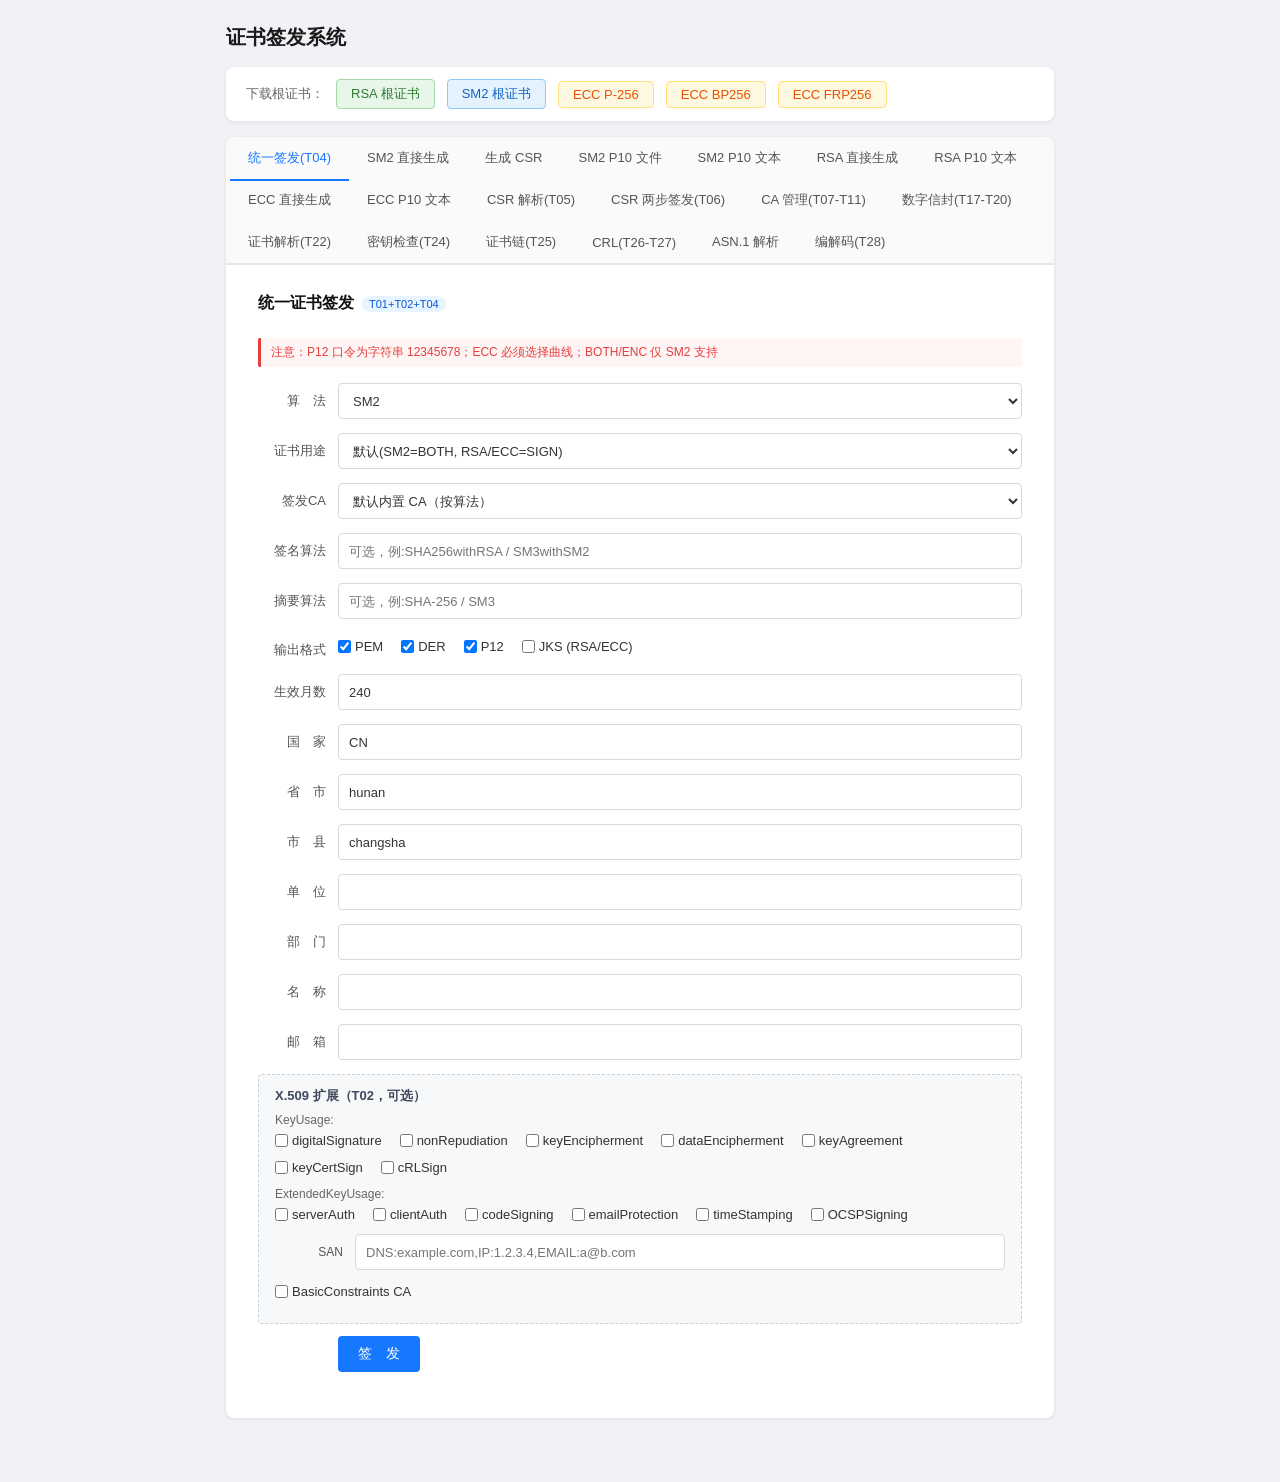
==== web/admin/cert-standalone.html @ e84693b3 "init: 初始提交" ====
<!DOCTYPE html>
<html lang="zh-CN">
<head>
    <meta charset="utf-8">
    <meta name="viewport" content="width=device-width, initial-scale=1.0">
    <title>证书签发系统</title>
    <style>
        *, *::before, *::after { box-sizing: border-box; margin: 0; padding: 0; }

        body {
            font-family: -apple-system, BlinkMacSystemFont, "Segoe UI", Roboto, "Helvetica Neue", Arial, sans-serif;
            font-size: 14px;
            color: #333;
            background: #f0f2f5;
            min-height: 100vh;
        }

        /* ── Layout ─────────────────────────────────────── */
        .page-wrapper {
            max-width: 860px;
            margin: 24px auto;
            padding: 0 16px 40px;
        }

        .page-header {
            display: flex;
            align-items: center;
            gap: 12px;
            margin-bottom: 16px;
        }

        .page-header h1 {
            font-size: 20px;
            font-weight: 600;
            color: #1a1a1a;
        }

        /* ── CA Download Bar ─────────────────────────────── */
        .ca-bar {
            background: #fff;
            border-radius: 8px;
            padding: 12px 20px;
            margin-bottom: 16px;
            display: flex;
            flex-wrap: wrap;
            gap: 12px;
            align-items: center;
            box-shadow: 0 1px 4px rgba(0,0,0,.08);
        }

        .ca-bar span { font-size: 13px; color: #666; white-space: nowrap; }

        .ca-link {
            display: inline-block;
            padding: 5px 14px;
            border-radius: 4px;
            font-size: 13px;
            font-weight: 500;
            text-decoration: none;
            transition: opacity .15s;
            white-space: nowrap;
        }
        .ca-link:hover { opacity: .8; }
        .ca-link.rsa  { background: #e8f5e9; color: #2e7d32; border: 1px solid #a5d6a7; }
        .ca-link.sm2  { background: #e3f2fd; color: #1565c0; border: 1px solid #90caf9; }
        .ca-link.ecc  { background: #fff8e1; color: #e65100; border: 1px solid #ffe082; }

        /* ── Card ────────────────────────────────────────── */
        .card {
            background: #fff;
            border-radius: 8px;
            box-shadow: 0 1px 4px rgba(0,0,0,.08);
            overflow: hidden;
        }

        /* ── Tabs ────────────────────────────────────────── */
        .tab-nav {
            display: flex;
            flex-wrap: wrap;
            border-bottom: 2px solid #e5e7eb;
            background: #fafafa;
            padding: 0 4px;
        }

        .tab-btn {
            padding: 12px 18px;
            font-size: 13px;
            font-weight: 500;
            color: #555;
            background: none;
            border: none;
            cursor: pointer;
            border-bottom: 2px solid transparent;
            margin-bottom: -2px;
            transition: color .15s, border-color .15s;
            white-space: nowrap;
        }
        .tab-btn:hover { color: #1677ff; }
        .tab-btn.active { color: #1677ff; border-bottom-color: #1677ff; }

        .tab-pane { display: none; padding: 28px 32px 32px; }
        .tab-pane.active { display: block; }

        /* ── Form ─────────────────────────────────��──────── */
        .pane-title {
            font-size: 16px;
            font-weight: 600;
            margin-bottom: 24px;
            color: #111;
            display: flex;
            align-items: center;
            gap: 8px;
        }
        .pane-title .badge {
            font-size: 11px;
            font-weight: 500;
            padding: 2px 7px;
            border-radius: 10px;
            background: #e8f4ff;
            color: #0958d9;
        }

        .form-row {
            display: flex;
            align-items: center;
            margin-bottom: 14px;
            gap: 0;
        }

        .form-label {
            width: 80px;
            flex-shrink: 0;
            text-align: right;
            padding-right: 12px;
            color: #555;
            font-size: 13px;
        }

        .form-control {
            flex: 1;
            height: 36px;
            padding: 0 10px;
            border: 1px solid #d9d9d9;
            border-radius: 4px;
            font-size: 13px;
            color: #333;
            background: #fff;
            transition: border-color .15s, box-shadow .15s;
            outline: none;
        }
        .form-control:focus {
            border-color: #1677ff;
            box-shadow: 0 0 0 2px rgba(22,119,255,.12);
        }

        textarea.form-control {
            height: 280px;
            padding: 10px;
            resize: vertical;
            line-height: 1.5;
            font-family: "SFMono-Regular", Consolas, "Liberation Mono", Menlo, monospace;
            font-size: 12px;
        }

        select.form-control { cursor: pointer; }

        .form-hint {
            font-size: 12px;
            color: #e53e3e;
            margin-bottom: 16px;
            padding: 6px 10px;
            background: #fff5f5;
            border-left: 3px solid #e53e3e;
            border-radius: 2px;
        }

        /* ── File upload area ────────────────────────────── */
        .upload-area {
            border: 2px dashed #d9d9d9;
            border-radius: 6px;
            padding: 40px 20px;
            text-align: center;
            cursor: pointer;
            transition: border-color .15s, background .15s;
            margin-bottom: 16px;
            position: relative;
        }
        .upload-area:hover, .upload-area.drag-over {
            border-color: #1677ff;
            background: #f0f7ff;
        }
        .upload-area input[type=file] {
            position: absolute;
            inset: 0;
            opacity: 0;
            cursor: pointer;
        }
        .upload-icon {
            font-size: 32px;
            margin-bottom: 8px;
            color: #aaa;
        }
        .upload-area p { font-size: 14px; color: #666; }
        .upload-area small { font-size: 12px; color: #aaa; }
        .upload-filename {
            margin-top: 10px;
            font-size: 13px;
            color: #1677ff;
            font-weight: 500;
        }

        /* ── Button ──────────────────────────────────────── */
        .btn {
            display: inline-flex;
            align-items: center;
            gap: 6px;
            padding: 0 20px;
            height: 36px;
            border: none;
            border-radius: 4px;
            font-size: 14px;
            font-weight: 500;
            cursor: pointer;
            transition: background .15s, opacity .15s, transform .05s;
            outline: none;
        }
        .btn:active { transform: scale(.97); }
        .btn-primary { background: #1677ff; color: #fff; }
        .btn-primary:hover { background: #0958d9; }
        .btn-primary:disabled { background: #b0d0ff; cursor: not-allowed; }

        /* ── Toast ───────────────────────────────────────── */
        #toast-container {
            position: fixed;
            top: 24px;
            right: 24px;
            z-index: 9999;
            display: flex;
            flex-direction: column;
            gap: 10px;
            pointer-events: none;
        }
        .toast {
            padding: 12px 20px;
            border-radius: 6px;
            font-size: 14px;
            font-weight: 500;
            box-shadow: 0 4px 16px rgba(0,0,0,.15);
            animation: slideIn .25s ease;
            pointer-events: auto;
            max-width: 340px;
        }
        .toast.success { background: #f6ffed; color: #389e0d; border: 1px solid #b7eb8f; }
        .toast.error   { background: #fff2f0; color: #cf1322; border: 1px solid #ffccc7; }
        .toast.info    { background: #e6f4ff; color: #0958d9; border: 1px solid #91caff; }

        @keyframes slideIn {
            from { opacity: 0; transform: translateX(30px); }
            to   { opacity: 1; transform: translateX(0); }
        }

        /* ── Spinner ─────────────────────────────────────── */
        .spinner {
            display: inline-block;
            width: 16px;
            height: 16px;
            border: 2px solid rgba(255,255,255,.5);
            border-top-color: #fff;
            border-radius: 50%;
            animation: spin .6s linear infinite;
        }
        @keyframes spin { to { transform: rotate(360deg); } }

        /* ── Extension panel (T02) ────────────────────────── */
        .ext-panel {
            background: #f7f8fa;
            border: 1px dashed #c9d1d9;
            padding: 12px 16px;
            margin: 12px 0;
            border-radius: 4px;
        }
        .ext-panel .ext-title {
            font-weight: 600;
            color: #3f4a5c;
            margin-bottom: 8px;
            font-size: 13px;
        }
        .chk-row {
            display: flex;
            flex-wrap: wrap;
            gap: 12px 18px;
            margin: 6px 0 12px;
        }
        .chk-row label {
            font-size: 13px;
            color: #333;
            display: inline-flex;
            align-items: center;
            gap: 4px;
            cursor: pointer;
        }
        .preview-box {
            background: #fafafa;
            border: 1px solid #e0e4ea;
            padding: 12px 16px;
            margin-top: 12px;
            border-radius: 4px;
            white-space: pre-wrap;
            word-break: break-all;
            max-height: 380px;
            overflow: auto;
            font-family: "SFMono-Regular", Consolas, Menlo, monospace;
            font-size: 12px;
            color: #2a2a2a;
        }
        .btn-secondary { background: #f5f5f5; color: #333; border: 1px solid #d9d9d9; }
        .btn-secondary:hover { background: #e8e8e8; }
        .asn1-frame {
            width: 100%;
            min-height: calc(100vh - 220px);
            border: 1px solid #e0e4ea;
            border-radius: 4px;
            background: #fff;
        }

        /* ── Responsive ──────────────────────────────────── */
        @media (max-width: 600px) {
            .tab-pane { padding: 20px 16px 24px; }
            .form-label { width: 64px; font-size: 12px; }
            .tab-btn { padding: 10px 12px; font-size: 12px; }
            .ca-bar { gap: 8px; }
        }
    </style>
</head>
<body>

<div id="toast-container"></div>

<div class="page-wrapper">
    <div class="page-header">
        <h1>证书签发系统</h1>
    </div>

    <!-- CA Download Bar -->
    <div class="ca-bar">
        <span>下载根证书：</span>
        <a class="ca-link rsa" href="/api/v2/cert/download-rsa-ca">RSA 根证书</a>
        <a class="ca-link sm2" href="/api/v2/cert/download-sm2-ca">SM2 根证书</a>
        <a class="ca-link ecc" href="/api/v2/cert/download-ecc-ca/prime256v1">ECC P-256</a>
        <a class="ca-link ecc" href="/api/v2/cert/download-ecc-ca/brainpoolP256r1">ECC BP256</a>
        <a class="ca-link ecc" href="/api/v2/cert/download-ecc-ca/FRP256v1">ECC FRP256</a>
    </div>

    <!-- Main card -->
    <div class="card">
        <div class="tab-nav" role="tablist">
            <button class="tab-btn active" data-tab="unified"   role="tab">统一签发(T04)</button>
            <button class="tab-btn"        data-tab="sm2-p12"   role="tab">SM2 直接生成</button>
            <button class="tab-btn"        data-tab="csr-generate" role="tab">生成 CSR</button>
            <button class="tab-btn"        data-tab="sm2-p10f"  role="tab">SM2 P10 文件</button>
            <button class="tab-btn"        data-tab="sm2-p10s"  role="tab">SM2 P10 文本</button>
            <button class="tab-btn"        data-tab="rsa-p12"   role="tab">RSA 直接生成</button>
            <button class="tab-btn"        data-tab="rsa-p10s"  role="tab">RSA P10 文本</button>
            <button class="tab-btn"        data-tab="ecc-p12"   role="tab">ECC 直接生成</button>
            <button class="tab-btn"        data-tab="ecc-p10s"  role="tab">ECC P10 文本</button>
            <button class="tab-btn"        data-tab="csr-parse" role="tab">CSR 解析(T05)</button>
            <button class="tab-btn"        data-tab="csr-sign"  role="tab">CSR 两步签发(T06)</button>
            <button class="tab-btn"        data-tab="ca-mgmt"   role="tab">CA 管理(T07-T11)</button>
            <button class="tab-btn"        data-tab="envelope"  role="tab">数字信封(T17-T20)</button>
            <button class="tab-btn"        data-tab="cert-parse" role="tab">证书解析(T22)</button>
            <button class="tab-btn"        data-tab="key-inspect" role="tab">密钥检查(T24)</button>
            <button class="tab-btn"        data-tab="chain-inspect" role="tab">证书链(T25)</button>
            <button class="tab-btn"        data-tab="crl"       role="tab">CRL(T26-T27)</button>
            <button class="tab-btn"        data-tab="asn1"      role="tab">ASN.1 解析</button>
            <button class="tab-btn"        data-tab="tools"     role="tab">编解码(T28)</button>
        </div>

        <!-- ── Tab 0: T04 统一签发 ─────────────────────────── -->
        <div class="tab-pane active" id="tab-unified">
            <div class="pane-title">统一证书签发 <span class="badge">T01+T02+T04</span></div>
            <div class="form-hint">注意：P12 口令为字符串 12345678；ECC 必须选择曲线；BOTH/ENC 仅 SM2 支持</div>
            <form id="form-unified" autocomplete="off">
                <div class="form-row">
                    <label class="form-label">算　法</label>
                    <select class="form-control" name="algorithm" id="unified-algo">
                        <option value="SM2" selected>SM2</option>
                        <option value="RSA">RSA</option>
                        <option value="ECC">ECC</option>
                    </select>
                </div>
                <div class="form-row" id="unified-curve-row" style="display:none">
                    <label class="form-label">ECC曲线</label>
                    <select class="form-control" name="curve">
                        <option value="prime256v1" selected>prime256v1</option>
                        <option value="brainpoolP256r1">brainpoolP256r1</option>
                        <option value="FRP256v1">FRP256v1</option>
                    </select>
                </div>
                <div class="form-row">
                    <label class="form-label">证书用途</label>
                    <select class="form-control" name="certUsage">
                        <option value="">默认(SM2=BOTH, RSA/ECC=SIGN)</option>
                        <option value="SIGN">SIGN 签名</option>
                        <option value="ENC">ENC 加密 (仅SM2)</option>
                        <option value="BOTH">BOTH 双证书 (仅SM2)</option>
                    </select>
                </div>
                <div class="form-row">
                    <label class="form-label">签发CA</label>
                    <select class="form-control" name="caId" id="unified-caId">
                        <option value="">默认内置 CA（按算法）</option>
                    </select>
                </div>
                <div class="form-row">
                    <label class="form-label">签名算法</label>
                    <input class="form-control" name="signatureAlg" placeholder="可选，例:SHA256withRSA / SM3withSM2">
                </div>
                <div class="form-row">
                    <label class="form-label">摘要算法</label>
                    <input class="form-control" name="digestAlg" placeholder="可选，例:SHA-256 / SM3">
                </div>
                <div class="form-row" style="align-items:flex-start">
                    <label class="form-label" style="padding-top:8px">输出格式</label>
                    <div class="chk-row" style="flex:1; margin:6px 0">
                        <label><input type="checkbox" name="of_PEM" checked> PEM</label>
                        <label><input type="checkbox" name="of_DER" checked> DER</label>
                        <label><input type="checkbox" name="of_P12" checked> P12</label>
                        <label><input type="checkbox" name="of_JKS"> JKS (RSA/ECC)</label>
                    </div>
                </div>
                <div class="form-row">
                    <label class="form-label">生效月数</label>
                    <input class="form-control" name="certValidMonth" type="number" min="1" max="360" value="240">
                </div>
                <div class="form-row"><label class="form-label">国　家</label><input class="form-control" name="dn_c" value="CN" required></div>
                <div class="form-row"><label class="form-label">省　市</label><input class="form-control" name="dn_st" value="hunan" required></div>
                <div class="form-row"><label class="form-label">市　县</label><input class="form-control" name="dn_l" value="changsha" required></div>
                <div class="form-row"><label class="form-label">单　位</label><input class="form-control" name="dn_o" required></div>
                <div class="form-row"><label class="form-label">部　门</label><input class="form-control" name="dn_ou" required></div>
                <div class="form-row"><label class="form-label">名　称</label><input class="form-control" name="dn_cn" required></div>
                <div class="form-row"><label class="form-label">邮　箱</label><input class="form-control" name="dn_email" type="email"></div>

                <div class="ext-panel">
                    <div class="ext-title">X.509 扩展（T02，可选）</div>
                    <div style="font-size:12px;color:#666;margin-bottom:4px">KeyUsage:</div>
                    <div class="chk-row">
                        <label><input type="checkbox" name="ku_digitalSignature"> digitalSignature</label>
                        <label><input type="checkbox" name="ku_nonRepudiation"> nonRepudiation</label>
                        <label><input type="checkbox" name="ku_keyEncipherment"> keyEncipherment</label>
                        <label><input type="checkbox" name="ku_dataEncipherment"> dataEncipherment</label>
                        <label><input type="checkbox" name="ku_keyAgreement"> keyAgreement</label>
                        <label><input type="checkbox" name="ku_keyCertSign"> keyCertSign</label>
                        <label><input type="checkbox" name="ku_cRLSign"> cRLSign</label>
                    </div>
                    <div style="font-size:12px;color:#666;margin-bottom:4px">ExtendedKeyUsage:</div>
                    <div class="chk-row">
                        <label><input type="checkbox" name="eku_serverAuth"> serverAuth</label>
                        <label><input type="checkbox" name="eku_clientAuth"> clientAuth</label>
                        <label><input type="checkbox" name="eku_codeSigning"> codeSigning</label>
                        <label><input type="checkbox" name="eku_emailProtection"> emailProtection</label>
                        <label><input type="checkbox" name="eku_timeStamping"> timeStamping</label>
                        <label><input type="checkbox" name="eku_ocspSigning"> OCSPSigning</label>
                    </div>
                    <div class="form-row">
                        <label class="form-label" style="font-size:12px">SAN</label>
                        <input class="form-control" name="sans" placeholder="DNS:example.com,IP:1.2.3.4,EMAIL:a@b.com">
                    </div>
                    <div class="chk-row">
                        <label><input type="checkbox" name="basicConstraintsCA"> BasicConstraints CA</label>
                    </div>
                </div>

                <div class="form-row">
                    <label class="form-label"></label>
                    <button class="btn btn-primary" type="submit" id="btn-unified">签　发</button>
                </div>
            </form>
        </div>

        <!-- ── Tab 1: SM2 直接生成 P12 ─────────────────────── -->
        <div class="tab-pane" id="tab-sm2-p12">
            <div class="pane-title">SM2 用户证书签发 <span class="badge">服务端生成密钥</span></div>
            <div class="form-hint">注意：P12 口令为字符串 12345678</div>
            <form id="form-sm2-p12" autocomplete="off">
                <div class="form-row">
                    <label class="form-label">生效月数</label>
                    <input class="form-control" name="certValidMonth" type="number" min="1" max="360" value="240" required>
                </div>
                <div class="form-row">
                    <label class="form-label">国　家</label>
                    <input class="form-control" name="dn_c" placeholder="DN_C" value="CN" required>
                </div>
                <div class="form-row">
                    <label class="form-label">省　市</label>
                    <input class="form-control" name="dn_st" placeholder="DN_ST" value="hunan" required>
                </div>
                <div class="form-row">
                    <label class="form-label">市　县</label>
                    <input class="form-control" name="dn_l" placeholder="DN_L" value="changsha" required>
                </div>
                <div class="form-row">
                    <label class="form-label">地　址</label>
                    <input class="form-control" name="dn_street" placeholder="DN_S（选填）">
                </div>
                <div class="form-row">
                    <label class="form-label">单　位</label>
                    <input class="form-control" name="dn_o" placeholder="DN_O" required>
                </div>
                <div class="form-row">
                    <label class="form-label">部　门</label>
                    <input class="form-control" name="dn_ou" placeholder="DN_OU" required>
                </div>
                <div class="form-row">
                    <label class="form-label">名　称</label>
                    <input class="form-control" name="dn_cn" placeholder="DN_CN（唯一标识）" required>
                </div>
                <div class="form-row">
                    <label class="form-label">邮　箱</label>
                    <input class="form-control" name="dn_email" type="email" placeholder="DN_E（选填）">
                </div>
                <div class="form-row">
                    <label class="form-label"></label>
                    <button class="btn btn-primary" type="submit" id="btn-sm2-p12">提　交</button>
                </div>
            </form>
        </div>

        <!-- ── Tab 1.1: 生成 CSR ─────────────────────────── -->
        <div class="tab-pane" id="tab-csr-generate">
            <div class="pane-title">SM2 CSR 生成 <span class="badge">下载 CSR + 私钥</span></div>
            <div class="form-hint">输入 DN 后下载 ZIP，包含 .csr.pem 和对应 .key.pem</div>
            <form id="form-csr-generate" autocomplete="off">
                <div class="form-row">
                    <label class="form-label">国　家</label>
                    <input class="form-control" name="dn_c" placeholder="DN_C" value="CN" required>
                </div>
                <div class="form-row">
                    <label class="form-label">省　市</label>
                    <input class="form-control" name="dn_st" placeholder="DN_ST" value="hunan" required>
                </div>
                <div class="form-row">
                    <label class="form-label">市　县</label>
                    <input class="form-control" name="dn_l" placeholder="DN_L" value="changsha" required>
                </div>
                <div class="form-row">
                    <label class="form-label">地　址</label>
                    <input class="form-control" name="dn_street" placeholder="DN_S（选填）">
                </div>
                <div class="form-row">
                    <label class="form-label">单　位</label>
                    <input class="form-control" name="dn_o" placeholder="DN_O" required>
                </div>
                <div class="form-row">
                    <label class="form-label">部　门</label>
                    <input class="form-control" name="dn_ou" placeholder="DN_OU" required>
                </div>
                <div class="form-row">
                    <label class="form-label">名　称</label>
                    <input class="form-control" name="dn_cn" placeholder="DN_CN（唯一标识）" required>
                </div>
                <div class="form-row">
                    <label class="form-label">邮　箱</label>
                    <input class="form-control" name="dn_email" type="email" placeholder="DN_E（选填）">
                </div>
                <div class="form-row">
                    <label class="form-label"></label>
                    <button class="btn btn-primary" type="submit" id="btn-csr-generate">生成并下载</button>
                </div>
            </form>
        </div>

        <!-- ── Tab 2: SM2 P10 文件 ───────────────────────── -->
        <div class="tab-pane" id="tab-sm2-p10f">
            <div class="pane-title">SM2 P10 文件上传 <span class="badge">CSR 签发</span></div>
            <div class="form-hint">注意：P12 口令为字符串 12345678</div>
            <div class="upload-area" id="upload-sm2-p10f-area">
                <input type="file" id="upload-sm2-p10f-input" accept=".pem,.p10,.csr,.cer,.txt">
                <div class="upload-icon">📄</div>
                <p>点击或拖拽 P10 文件到此处</p>
                <small>支持 .pem / .p10 / .csr 格式</small>
                <div class="upload-filename" id="upload-sm2-p10f-name"></div>
            </div>
            <button class="btn btn-primary" id="btn-sm2-p10f" disabled>提　交</button>
        </div>

        <!-- ── Tab 3: SM2 P10 文本 ───────────────────────── -->
        <div class="tab-pane" id="tab-sm2-p10s">
            <div class="pane-title">SM2 P10 文本签发 <span class="badge">CSR 签发</span></div>
            <div class="form-hint">注意：P12 口令为字符串 12345678</div>
            <form id="form-sm2-p10s" autocomplete="off">
                <div class="form-row" style="align-items:flex-start">
                    <label class="form-label" style="padding-top:8px">P10 内容</label>
                    <textarea class="form-control" name="p10PemStr" placeholder="请粘贴 p10.pem 文件内容（-----BEGIN CERTIFICATE REQUEST----- ...）" required></textarea>
                </div>
                <div class="form-row">
                    <label class="form-label"></label>
                    <button class="btn btn-primary" type="submit" id="btn-sm2-p10s">提　交</button>
                </div>
            </form>
        </div>

        <!-- ── Tab 4: RSA 直接生成 P12 ─────────────────────── -->
        <div class="tab-pane" id="tab-rsa-p12">
            <div class="pane-title">RSA 用户证书签发 <span class="badge">服务端生成密钥</span></div>
            <div class="form-hint">注意：P12 口令为字符串 12345678</div>
            <form id="form-rsa-p12" autocomplete="off">
                <div class="form-row">
                    <label class="form-label">生效月数</label>
                    <input class="form-control" name="certValidMonth" type="number" min="1" max="360" value="240" required>
                </div>
                <div class="form-row">
                    <label class="form-label">国　家</label>
                    <input class="form-control" name="dn_c" placeholder="DN_C" value="CN" required>
                </div>
                <div class="form-row">
                    <label class="form-label">省　市</label>
                    <input class="form-control" name="dn_st" placeholder="DN_ST" value="hunan" required>
                </div>
                <div class="form-row">
                    <label class="form-label">市　县</label>
                    <input class="form-control" name="dn_l" placeholder="DN_L" value="changsha" required>
                </div>
                <div class="form-row">
                    <label class="form-label">地　址</label>
                    <input class="form-control" name="dn_street" placeholder="DN_S（选填）">
                </div>
                <div class="form-row">
                    <label class="form-label">单　位</label>
                    <input class="form-control" name="dn_o" placeholder="DN_O" required>
                </div>
                <div class="form-row">
                    <label class="form-label">部　门</label>
                    <input class="form-control" name="dn_ou" placeholder="DN_OU" required>
                </div>
                <div class="form-row">
                    <label class="form-label">名　称</label>
                    <input class="form-control" name="dn_cn" placeholder="DN_CN（唯一标识）" required>
                </div>
                <div class="form-row">
                    <label class="form-label">邮　箱</label>
                    <input class="form-control" name="dn_email" type="email" placeholder="DN_E（选填）">
                </div>
                <div class="form-row">
                    <label class="form-label"></label>
                    <button class="btn btn-primary" type="submit" id="btn-rsa-p12">提　交</button>
                </div>
            </form>
        </div>

        <!-- ── Tab 5: RSA P10 文本 ───────────────────────── -->
        <div class="tab-pane" id="tab-rsa-p10s">
            <div class="pane-title">RSA P10 文本签发 <span class="badge">CSR 签发</span></div>
            <div class="form-hint">注意：P12 口令为字符串 12345678</div>
            <form id="form-rsa-p10s" autocomplete="off">
                <div class="form-row" style="align-items:flex-start">
                    <label class="form-label" style="padding-top:8px">P10 内容</label>
                    <textarea class="form-control" name="p10PemStr" placeholder="请粘贴 p10.pem 文件内容" required></textarea>
                </div>
                <div class="form-row">
                    <label class="form-label"></label>
                    <button class="btn btn-primary" type="submit" id="btn-rsa-p10s">提　交</button>
                </div>
            </form>
        </div>

        <!-- ── Tab 6: ECC 直接生成 P12 ─────────────────────── -->
        <div class="tab-pane" id="tab-ecc-p12">
            <div class="pane-title">ECC 用户证书签发 <span class="badge">服务端生成密钥</span></div>
            <div class="form-hint">注意：P12 口令为字符串 12345678</div>
            <form id="form-ecc-p12" autocomplete="off">
                <div class="form-row">
                    <label class="form-label">曲　线</label>
                    <select class="form-control" name="eccCurve">
                        <option value="prime256v1" selected>prime256v1 (P-256 / secp256r1)</option>
                        <option value="brainpoolP256r1">brainpoolP256r1</option>
                        <option value="FRP256v1">FRP256v1</option>
                    </select>
                </div>
                <div class="form-row">
                    <label class="form-label">生效月数</label>
                    <input class="form-control" name="certValidMonth" type="number" min="1" max="360" value="240" required>
                </div>
                <div class="form-row">
                    <label class="form-label">国　家</label>
                    <input class="form-control" name="dn_c" placeholder="DN_C" value="CN" required>
                </div>
                <div class="form-row">
                    <label class="form-label">省　市</label>
                    <input class="form-control" name="dn_st" placeholder="DN_ST" value="hunan" required>
                </div>
                <div class="form-row">
                    <label class="form-label">市　县</label>
                    <input class="form-control" name="dn_l" placeholder="DN_L" value="changsha" required>
                </div>
                <div class="form-row">
                    <label class="form-label">地　址</label>
                    <input class="form-control" name="dn_street" placeholder="DN_S（选填）">
                </div>
                <div class="form-row">
                    <label class="form-label">单　位</label>
                    <input class="form-control" name="dn_o" placeholder="DN_O" required>
                </div>
                <div class="form-row">
                    <label class="form-label">部　门</label>
                    <input class="form-control" name="dn_ou" placeholder="DN_OU" required>
                </div>
                <div class="form-row">
                    <label class="form-label">名　称</label>
                    <input class="form-control" name="dn_cn" placeholder="DN_CN（唯一标识）" required>
                </div>
                <div class="form-row">
                    <label class="form-label">邮　箱</label>
                    <input class="form-control" name="dn_email" type="email" placeholder="DN_E（选填）">
                </div>
                <div class="form-row">
                    <label class="form-label"></label>
                    <button class="btn btn-primary" type="submit" id="btn-ecc-p12">提　交</button>
                </div>
            </form>
        </div>

        <!-- ── Tab 7: ECC P10 文本 ───────────────────────── -->
        <div class="tab-pane" id="tab-ecc-p10s">
            <div class="pane-title">ECC P10 文本签发 <span class="badge">CSR 签发</span></div>
            <div class="form-hint">注意：P12 口令为字符串 12345678</div>
            <form id="form-ecc-p10s" autocomplete="off">
                <div class="form-row">
                    <label class="form-label">曲　线</label>
                    <select class="form-control" name="eccCurve">
                        <option value="prime256v1" selected>prime256v1 (P-256 / secp256r1)</option>
                        <option value="brainpoolP256r1">brainpoolP256r1</option>
                        <option value="FRP256v1">FRP256v1</option>
                    </select>
                </div>
                <div class="form-row" style="align-items:flex-start">
                    <label class="form-label" style="padding-top:8px">P10 内容</label>
                    <textarea class="form-control" name="p10PemStr" placeholder="请粘贴 p10.pem 文件内容" required></textarea>
                </div>
                <div class="form-row">
                    <label class="form-label"></label>
                    <button class="btn btn-primary" type="submit" id="btn-ecc-p10s">提　交</button>
                </div>
            </form>
        </div>

        <!-- ── Tab 8: T05 CSR 解析 ─────────────────────────── -->
        <div class="tab-pane" id="tab-csr-parse">
            <div class="pane-title">CSR 解析 <span class="badge">T05</span></div>
            <div class="form-row" style="align-items:flex-start">
                <label class="form-label" style="padding-top:8px">CSR</label>
                <textarea class="form-control" id="csrParseInput" placeholder="粘贴 PKCS#10 CSR (PEM 或 base64 DER)"></textarea>
            </div>
            <div class="form-row">
                <label class="form-label"></label>
                <button class="btn btn-primary" id="btn-csr-parse">解 析</button>
            </div>
            <div id="csrParseResult" class="preview-box" style="display:none"></div>
        </div>

        <!-- ── Tab 9: T06 CSR 两步签发 ─────────────────────── -->
        <div class="tab-pane" id="tab-csr-sign">
            <div class="pane-title">CSR 两步签发 <span class="badge">T06</span></div>
            <div class="form-hint">先点【预览】查看 CSR 解析与默认扩展，确认无误后点【签发】。</div>
            <form id="form-csr-sign" autocomplete="off">
                <div class="form-row" style="align-items:flex-start">
                    <label class="form-label" style="padding-top:8px">CSR</label>
                    <textarea class="form-control" name="csrContent" placeholder="粘贴 PKCS#10 CSR" required></textarea>
                </div>
                <div class="form-row">
                    <label class="form-label">算　法</label>
                    <select class="form-control" name="algorithm" id="csrsign-algo">
                        <option value="">自动检测</option>
                        <option value="SM2">SM2</option>
                        <option value="RSA">RSA</option>
                        <option value="ECC">ECC</option>
                    </select>
                </div>
                <div class="form-row" id="csrsign-curve-row" style="display:none">
                    <label class="form-label">ECC曲线</label>
                    <select class="form-control" name="curve">
                        <option value="prime256v1" selected>prime256v1</option>
                        <option value="brainpoolP256r1">brainpoolP256r1</option>
                        <option value="FRP256v1">FRP256v1</option>
                    </select>
                </div>
                <div class="form-row">
                    <label class="form-label">有效月数</label>
                    <input class="form-control" name="certValidMonth" type="number" min="1" max="360" placeholder="可选">
                </div>

                <div class="ext-panel">
                    <div class="ext-title">追加扩展（合并到 CSR 中已请求项）</div>
                    <div style="font-size:12px;color:#666;margin-bottom:4px">KeyUsage:</div>
                    <div class="chk-row">
                        <label><input type="checkbox" name="csku_digitalSignature"> digitalSignature</label>
                        <label><input type="checkbox" name="csku_nonRepudiation"> nonRepudiation</label>
                        <label><input type="checkbox" name="csku_keyEncipherment"> keyEncipherment</label>
                        <label><input type="checkbox" name="csku_dataEncipherment"> dataEncipherment</label>
                        <label><input type="checkbox" name="csku_keyAgreement"> keyAgreement</label>
                        <label><input type="checkbox" name="csku_keyCertSign"> keyCertSign</label>
                        <label><input type="checkbox" name="csku_cRLSign"> cRLSign</label>
                    </div>
                    <div style="font-size:12px;color:#666;margin-bottom:4px">ExtendedKeyUsage:</div>
                    <div class="chk-row">
                        <label><input type="checkbox" name="cseku_serverAuth"> serverAuth</label>
                        <label><input type="checkbox" name="cseku_clientAuth"> clientAuth</label>
                        <label><input type="checkbox" name="cseku_codeSigning"> codeSigning</label>
                        <label><input type="checkbox" name="cseku_emailProtection"> emailProtection</label>
                        <label><input type="checkbox" name="cseku_timeStamping"> timeStamping</label>
                        <label><input type="checkbox" name="cseku_ocspSigning"> OCSPSigning</label>
                    </div>
                    <div class="form-row">
                        <label class="form-label" style="font-size:12px">SAN</label>
                        <input class="form-control" name="sans" placeholder="DNS:example.com,IP:1.2.3.4">
                    </div>
                    <div class="chk-row">
                        <label><input type="checkbox" name="basicConstraintsCA"> BasicConstraints CA</label>
                    </div>
                </div>

                <div class="form-row">
                    <label class="form-label"></label>
                    <button class="btn btn-secondary" type="button" id="btn-csr-preview">预 览</button>
                    &nbsp;
                    <button class="btn btn-primary" type="submit" id="btn-csr-sign">签 发</button>
                </div>
            </form>
            <div id="csrPreviewBox" class="preview-box" style="display:none"></div>
        </div>

        <!-- ══════════════════════════════════════════════════
             Tab 10: CA 管理 (T07-T11)
        ══════════════════════════════════════════════════ -->
        <div class="tab-pane" id="tab-ca-mgmt">
            <div class="pane-title">自建 CA 管理 <span class="badge">T07-T11</span></div>
            <div class="form-hint">需要管理员 token；所有 /api/v2/ca/** 请求自动附加 X-Admin-Token 头</div>

            <div class="form-row">
                <label class="form-label">Admin Token</label>
                <input class="form-control" id="admin-token" type="password" placeholder="X-Admin-Token（环境变量 CERT_ADMIN_TOKEN）">
            </div>

            <div class="ext-panel">
                <div class="ext-title">上传自建 CA（JSON / Base64 P12）</div>
                <form id="form-ca-upload" autocomplete="off">
                    <div class="form-row"><label class="form-label">名　称</label><input class="form-control" name="name" required placeholder="MyCorp Sub CA"></div>
                    <div class="form-row"><label class="form-label">P12 Base64</label><input class="form-control" name="p12Base64" placeholder="可选；与 PEM 二选一"></div>
                    <div class="form-row"><label class="form-label">P12 口令</label><input class="form-control" name="p12Password" placeholder="P12 文件口令"></div>
                    <div class="form-row" style="align-items:flex-start">
                        <label class="form-label" style="padding-top:8px">证书 PEM</label>
                        <textarea class="form-control" name="certPem" placeholder="可选；与 P12 二选一" style="height:120px"></textarea>
                    </div>
                    <div class="form-row" style="align-items:flex-start">
                        <label class="form-label" style="padding-top:8px">私钥 PEM</label>
                        <textarea class="form-control" name="privateKeyPem" style="height:120px"></textarea>
                    </div>
                    <div class="form-row"><label class="form-label">ECC 曲线</label><input class="form-control" name="curve" placeholder="仅 ECC 必填：prime256v1 等"></div>
                    <div class="form-row"><label class="form-label"></label>
                        <button class="btn btn-primary" type="submit" id="btn-ca-upload">上 传</button>
                        &nbsp;
                        <button class="btn btn-secondary" type="button" id="btn-ca-refresh">刷新列表</button>
                    </div>
                </form>
            </div>

            <div class="ext-panel">
                <div class="ext-title">CA 列表</div>
                <div id="ca-list" class="preview-box" style="display:block">点击 "刷新列表" 加载</div>
            </div>
        </div>

        <!-- ══════════════════════════════════════════════════
             Tab 11: 数字信封 (T17-T20)
        ══════════════════════════════════════════════════ -->
        <div class="tab-pane" id="tab-envelope">
            <div class="pane-title">数字信封 <span class="badge">T17-T20</span></div>
            <div class="form-hint">SM2 证书→SM4-CBC + SM2-Encrypt；RSA 证书→AES-128-CBC + RSA-PKCS1。</div>

            <div class="form-row">
                <label class="form-label">操　作</label>
                <select class="form-control" id="env-op">
                    <option value="encrypt" selected>加密 encrypt</option>
                    <option value="decrypt">解密 decrypt</option>
                    <option value="parse">解析 parse</option>
                </select>
            </div>

            <div id="env-encrypt-pane">
                <div class="form-row" style="align-items:flex-start">
                    <label class="form-label" style="padding-top:8px">明　文</label>
                    <textarea class="form-control" id="env-plain" placeholder="任意明文" style="height:100px"></textarea>
                </div>
                <div class="form-row">
                    <label class="form-label">明文编码</label>
                    <select class="form-control" id="env-plain-encoding">
                        <option value="utf8" selected>UTF-8 文本（自动 base64 化）</option>
                        <option value="base64">已是 base64</option>
                    </select>
                </div>
                <div class="form-row" style="align-items:flex-start">
                    <label class="form-label" style="padding-top:8px">收件人证书</label>
                    <textarea class="form-control" id="env-cert" placeholder="PEM 或 base64 DER" style="height:120px"></textarea>
                </div>
                <div class="form-row"><label class="form-label"></label>
                    <button class="btn btn-primary" id="btn-env-encrypt">加 密</button>
                </div>
            </div>

            <div id="env-decrypt-pane" style="display:none">
                <div class="form-row" style="align-items:flex-start">
                    <label class="form-label" style="padding-top:8px">信封 base64</label>
                    <textarea class="form-control" id="env-envelope" style="height:100px"></textarea>
                </div>
                <div class="form-row"><label class="form-label">P12 Base64</label><input class="form-control" id="env-p12" placeholder="P12 base64（与 PEM 二选一）"></div>
                <div class="form-row"><label class="form-label">P12 口令</label><input class="form-control" id="env-p12pwd"></div>
                <div class="form-row" style="align-items:flex-start">
                    <label class="form-label" style="padding-top:8px">私钥 PEM</label>
                    <textarea class="form-control" id="env-priv" style="height:100px"></textarea>
                </div>
                <div class="form-row" style="align-items:flex-start">
                    <label class="form-label" style="padding-top:8px">拥有者证书</label>
                    <textarea class="form-control" id="env-owner" placeholder="（多收件人时必填）" style="height:80px"></textarea>
                </div>
                <div class="form-row"><label class="form-label"></label>
                    <button class="btn btn-primary" id="btn-env-decrypt">解 密</button>
                </div>
            </div>

            <div id="env-parse-pane" style="display:none">
                <div class="form-row" style="align-items:flex-start">
                    <label class="form-label" style="padding-top:8px">信封 base64</label>
                    <textarea class="form-control" id="env-parse-input" style="height:120px"></textarea>
                </div>
                <div class="form-row"><label class="form-label"></label>
                    <button class="btn btn-primary" id="btn-env-parse">解 析</button>
                </div>
            </div>

            <div id="env-result" class="preview-box" style="display:none"></div>
        </div>

        <!-- ══════════════════════════════════════════════════
             Tab 12: 证书解析（含 v3 扩展项, T22）
        ══════════════════════════════════════════════════ -->
        <div class="tab-pane" id="tab-cert-parse">
            <div class="pane-title">证书解析 <span class="badge">T22 含扩展项</span></div>
            <div class="form-row" style="align-items:flex-start">
                <label class="form-label" style="padding-top:8px">证书</label>
                <textarea class="form-control" id="cert-parse-input" placeholder="PEM 或 base64 DER"></textarea>
            </div>
            <div class="form-row"><label class="form-label"></label>
                <button class="btn btn-primary" id="btn-cert-parse">解 析</button>
            </div>
            <div id="cert-parse-result" class="preview-box" style="display:none"></div>
        </div>

        <!-- ══════════════════════════════════════════════════
             Tab 13: 密钥检查 (T24)
        ══════════════════════════════════════════════════ -->
        <div class="tab-pane" id="tab-key-inspect">
            <div class="pane-title">私钥检查 <span class="badge">T24 含证书匹配</span></div>
            <div class="form-hint">仅私钥 → 算法/曲线/位长；附证书 → 校验私钥/证书是否匹配。</div>
            <div class="form-row" style="align-items:flex-start">
                <label class="form-label" style="padding-top:8px">私钥 PEM</label>
                <textarea class="form-control" id="key-priv" placeholder="-----BEGIN PRIVATE KEY----- ..."></textarea>
            </div>
            <div class="form-row"><label class="form-label">口　令</label><input class="form-control" id="key-pwd" placeholder="加密私钥时填"></div>
            <div class="form-row" style="align-items:flex-start">
                <label class="form-label" style="padding-top:8px">证书</label>
                <textarea class="form-control" id="key-cert" placeholder="可选 — PEM 或 base64 DER" style="height:100px"></textarea>
            </div>
            <div class="form-row"><label class="form-label"></label>
                <button class="btn btn-primary" id="btn-key-inspect">检 查</button>
            </div>
            <div id="key-inspect-result" class="preview-box" style="display:none"></div>
        </div>

        <!-- ══════════════════════════════════════════════════
             Tab 14: 证书链验证 (T25)
        ══════════════════════════════════════════════════ -->
        <div class="tab-pane" id="tab-chain-inspect">
            <div class="pane-title">证书链信任路径验证 <span class="badge">T25</span></div>
            <div class="form-hint">每行一张证书的 base64 DER 或一段 PEM 块（多行 PEM 用空行分隔）。链顺序：EE → SubCA → RootCA</div>
            <div class="form-row" style="align-items:flex-start">
                <label class="form-label" style="padding-top:8px">证书链</label>
                <textarea class="form-control" id="chain-input" placeholder="每张证书一段 PEM，多张用空行分隔" style="height:200px"></textarea>
            </div>
            <div class="form-row" style="align-items:flex-start">
                <label class="form-label" style="padding-top:8px">信任锚</label>
                <textarea class="form-control" id="chain-anchors" placeholder="可选 — 锚证书（同样多 PEM）" style="height:120px"></textarea>
            </div>
            <div class="form-row"><label class="form-label"></label>
                <button class="btn btn-primary" id="btn-chain-inspect">验 证</button>
            </div>
            <div id="chain-result" class="preview-box" style="display:none"></div>
        </div>

        <!-- ══════════════════════════════════════════════════
             Tab 15: CRL (T26-T27)
        ══════════════════════════════════════════════════ -->
        <div class="tab-pane" id="tab-crl">
            <div class="pane-title">CRL <span class="badge">T26-T27</span></div>
            <div class="form-row">
                <label class="form-label">操　作</label>
                <select class="form-control" id="crl-op">
                    <option value="generate" selected>生成 CRL</option>
                    <option value="parse">解析 CRL</option>
                </select>
            </div>

            <div id="crl-generate-pane">
                <div class="form-row"><label class="form-label">caId</label><input class="form-control" id="crl-caId" placeholder="builtin:SM2 / builtin:RSA / custom:..."></div>
                <div class="form-row"><label class="form-label">有效天数</label><input class="form-control" id="crl-validDays" type="number" min="1" value="30"></div>
                <div class="form-row" style="align-items:flex-start">
                    <label class="form-label" style="padding-top:8px">被吊销条目</label>
                    <textarea class="form-control" id="crl-entries" placeholder='JSON 数组，每项 {"serialNumberHex":"1a2b","reason":1}' style="height:140px"></textarea>
                </div>
                <div class="form-row"><label class="form-label"></label>
                    <button class="btn btn-primary" id="btn-crl-generate">生 成</button>
                </div>
            </div>

            <div id="crl-parse-pane" style="display:none">
                <div class="form-row" style="align-items:flex-start">
                    <label class="form-label" style="padding-top:8px">CRL base64</label>
                    <textarea class="form-control" id="crl-parse-input" style="height:140px"></textarea>
                </div>
                <div class="form-row"><label class="form-label"></label>
                    <button class="btn btn-primary" id="btn-crl-parse">解 析</button>
                </div>
            </div>

            <div id="crl-result" class="preview-box" style="display:none"></div>
        </div>

        <!-- ══════════════════════════════════════════════════
             Tab 16: ASN.1 解析
        ══════════════════════════════════════════════════ -->
        <div class="tab-pane" id="tab-asn1">
            <div class="pane-title">ASN.1 数据解析 <span class="badge">asn1js</span></div>
            <div class="form-hint">可粘贴 PEM/Base64/Hex/DER 数据，或加载示例文件进行结构化解析。</div>
            <iframe class="asn1-frame" src="asn1js/index.html" title="ASN.1 数据解析"></iframe>
        </div>

        <!-- ══════════════════════════════════════════════════
             Tab 17: 编解码工具 (T28)
        ══════════════════════════════════════════════════ -->
        <div class="tab-pane" id="tab-tools">
            <div class="pane-title">编解码工具 <span class="badge">T28</span></div>
            <div class="form-row">
                <label class="form-label">类　型</label>
                <select class="form-control" id="tool-type">
                    <option value="base64" selected>Base64 编/解码</option>
                    <option value="hex">Hex 编/解码</option>
                    <option value="asn1">ASN.1 解码</option>
                </select>
            </div>
            <div class="form-row" id="tool-op-row">
                <label class="form-label">操　作</label>
                <select class="form-control" id="tool-op">
                    <option value="encode" selected>encode</option>
                    <option value="decode">decode</option>
                </select>
            </div>
            <div class="form-row" id="tool-enc-row">
                <label class="form-label">输入编码</label>
                <select class="form-control" id="tool-input-encoding">
                    <option value="plain" selected>plain (UTF-8)</option>
                    <option value="base64">base64</option>
                    <option value="hex">hex</option>
                </select>
            </div>
            <div class="form-row" style="align-items:flex-start">
                <label class="form-label" style="padding-top:8px">输　入</label>
                <textarea class="form-control" id="tool-input" placeholder="待处理串"></textarea>
            </div>
            <div class="form-row"><label class="form-label"></label>
                <button class="btn btn-primary" id="btn-tool-run">运 行</button>
            </div>
            <div id="tool-result" class="preview-box" style="display:none"></div>
        </div>

    </div><!-- .card -->
</div><!-- .page-wrapper -->

<script>
(function () {
    'use strict';

    /* ── Toast ─────────────────────────────────────────── */
    function toast(msg, type) {
        var container = document.getElementById('toast-container');
        var el = document.createElement('div');
        el.className = 'toast ' + (type || 'info');
        el.textContent = msg;
        container.appendChild(el);
        setTimeout(function () {
            el.style.transition = 'opacity .3s';
            el.style.opacity = '0';
            setTimeout(function () { container.removeChild(el); }, 300);
        }, 3500);
    }

    /* ── Tabs ──────────────────────────────────────────── */
    var tabBtns = document.querySelectorAll('.tab-btn');
    tabBtns.forEach(function (btn) {
        btn.addEventListener('click', function () {
            var target = btn.dataset.tab;
            tabBtns.forEach(function (b) { b.classList.remove('active'); });
            document.querySelectorAll('.tab-pane').forEach(function (p) { p.classList.remove('active'); });
            btn.classList.add('active');
            document.getElementById('tab-' + target).classList.add('active');
        });
    });

    /* ── Button loading state ──────────────────────────── */
    function setLoading(btn, loading) {
        if (loading) {
            btn.disabled = true;
            btn._originalText = btn.textContent;
            btn.innerHTML = '<span class="spinner"></span> 处理中…';
        } else {
            btn.disabled = false;
            btn.textContent = btn._originalText || '提　交';
        }
    }

    /* ── Trigger download ──────────────────────────────── */
    function triggerDownload(url) {
        var a = document.createElement('a');
        a.href = url;
        a.download = '';
        document.body.appendChild(a);
        a.click();
        document.body.removeChild(a);
    }

    /* ── Collect form data as plain object ─────────────── */
    function formToObject(form) {
        var data = {};
        new FormData(form).forEach(function (val, key) {
            data[key] = val;
        });
        // certValidMonth must be a number
        if (data.certValidMonth !== undefined) {
            data.certValidMonth = parseInt(data.certValidMonth, 10);
        }
        return data;
    }

    /* ── POST JSON → handle response ───────────────────── */
    function postJson(url, payload, btn, onSuccess) {
        setLoading(btn, true);
        fetch(url, {
            method: 'POST',
            headers: { 'Content-Type': 'application/json' },
            body: JSON.stringify(payload)
        })
        .then(function (res) { return res.json(); })
        .then(function (result) {
            if (result.success) {
                toast('签发成功，正在下载…', 'success');
                onSuccess(result);
            } else {
                toast(result.msg || '操作失败', 'error');
            }
        })
        .catch(function (err) {
            toast('请求失败：' + err.message, 'error');
        })
        .finally(function () {
            setLoading(btn, false);
        });
    }

    function filenameFromDisposition(disposition, fallbackName) {
        if (!disposition) return fallbackName;
        var match = /filename\*=UTF-8''([^;]+)|filename="?([^";]+)"?/i.exec(disposition);
        var filename = match && (match[1] || match[2]);
        if (!filename) return fallbackName;
        try { return decodeURIComponent(filename); } catch (e) { return filename; }
    }

    function postJsonDownload(url, payload, btn, fallbackName) {
        setLoading(btn, true);
        fetch(url, {
            method: 'POST',
            headers: { 'Content-Type': 'application/json' },
            body: JSON.stringify(payload)
        })
        .then(function (res) {
            if (!res.ok) {
                return res.text().then(function (text) {
                    throw new Error(text || ('HTTP ' + res.status));
                });
            }
            var filename = filenameFromDisposition(res.headers.get('Content-Disposition'), fallbackName);
            return res.blob().then(function (blob) { return { blob: blob, filename: filename }; });
        })
        .then(function (download) {
            var objectUrl = URL.createObjectURL(download.blob);
            var a = document.createElement('a');
            a.href = objectUrl;
            a.download = download.filename;
            document.body.appendChild(a);
            a.click();
            document.body.removeChild(a);
            URL.revokeObjectURL(objectUrl);
            toast('CSR 生成成功，正在下载…', 'success');
        })
        .catch(function (err) {
            toast('请求失败：' + err.message, 'error');
        })
        .finally(function () {
            setLoading(btn, false);
        });
    }

    /* ── POST FormData (file upload) ───────────────────── */
    function postFormData(url, formData, btn, onSuccess) {
        setLoading(btn, true);
        fetch(url, { method: 'POST', body: formData })
        .then(function (res) { return res.json(); })
        .then(function (result) {
            if (result.success) {
                toast('签发成功，正在下载…', 'success');
                onSuccess(result);
            } else {
                toast(result.msg || '操作失败', 'error');
            }
        })
        .catch(function (err) {
            toast('请求失败：' + err.message, 'error');
        })
        .finally(function () {
            setLoading(btn, false);
        });
    }

    /* ════════════════════════════════════════════════════
       Tab 1 — SM2 直接生成 P12
    ════════════════════════════════════════════════════ */
    document.getElementById('form-sm2-p12').addEventListener('submit', function (e) {
        e.preventDefault();
        var btn  = document.getElementById('btn-sm2-p12');
        var data = formToObject(this);
        postJson('/api/v2/cert/cert-issue', data, btn, function () {
            triggerDownload('/api/v2/cert/download-cert/' + encodeURIComponent(data.dn_cn));
        });
    });

    document.getElementById('form-csr-generate').addEventListener('submit', function (e) {
        e.preventDefault();
        var btn = document.getElementById('btn-csr-generate');
        var data = formToObject(this);
        var filename = (data.dn_cn || 'csr') + '.csr.zip';
        postJsonDownload('/api/v2/cert/csr/generate', data, btn, filename);
    });

    /* ════════════════════════════════════════════════════
       Tab 2 — SM2 P10 文件上传
    ════════════════════════════════════════════════════ */
    (function () {
        var area   = document.getElementById('upload-sm2-p10f-area');
        var input  = document.getElementById('upload-sm2-p10f-input');
        var nameEl = document.getElementById('upload-sm2-p10f-name');
        var btn    = document.getElementById('btn-sm2-p10f');
        var file   = null;

        function setFile(f) {
            file = f;
            nameEl.textContent = f ? '已选择：' + f.name : '';
            btn.disabled = !f;
        }

        input.addEventListener('change', function () { setFile(this.files[0] || null); });

        area.addEventListener('dragover', function (e) {
            e.preventDefault();
            area.classList.add('drag-over');
        });
        area.addEventListener('dragleave', function () { area.classList.remove('drag-over'); });
        area.addEventListener('drop', function (e) {
            e.preventDefault();
            area.classList.remove('drag-over');
            setFile(e.dataTransfer.files[0] || null);
        });

        btn.addEventListener('click', function () {
            if (!file) { toast('请先选择 P10 文件', 'error'); return; }
            var fd = new FormData();
            fd.append('file', file);
            postFormData('/api/v2/cert/p10Upload', fd, btn, function (result) {
                triggerDownload('/api/v2/cert/download-cert/' + encodeURIComponent(result.data));
                setFile(null);
            });
        });
    })();

    /* ════════════════════════════════════════════════════
       Tab 3 — SM2 P10 文本
    ════════════════════════════════════════════════════ */
    document.getElementById('form-sm2-p10s').addEventListener('submit', function (e) {
        e.preventDefault();
        var btn  = document.getElementById('btn-sm2-p10s');
        var data = formToObject(this);
        postJson('/api/v2/cert/p10PemStr', data, btn, function (result) {
            triggerDownload('/api/v2/cert/download-cert/' + encodeURIComponent(result.data));
        });
    });

    /* ════════════════════════════════════════════════════
       Tab 4 — RSA 直接生成 P12
    ════════════════════════════════════════════════════ */
    document.getElementById('form-rsa-p12').addEventListener('submit', function (e) {
        e.preventDefault();
        var btn  = document.getElementById('btn-rsa-p12');
        var data = formToObject(this);
        postJson('/api/v2/cert/rsa-cert-issue', data, btn, function () {
            triggerDownload('/api/v2/cert/download-rsa-cert/' + encodeURIComponent(data.dn_cn));
        });
    });

    /* ════════════════════════════════════════════════════
       Tab 5 — RSA P10 文本
    ════════════════════════════════════════════════════ */
    document.getElementById('form-rsa-p10s').addEventListener('submit', function (e) {
        e.preventDefault();
        var btn  = document.getElementById('btn-rsa-p10s');
        var data = formToObject(this);
        postJson('/api/v2/cert/rsa-p10PemStr', data, btn, function (result) {
            triggerDownload('/api/v2/cert/download-rsa-cert/' + encodeURIComponent(result.data));
        });
    });

    /* ════════════════════════════════════════════════════
       Tab 6 — ECC 直接生成 P12
    ════════════════════════════════════════════════════ */
    document.getElementById('form-ecc-p12').addEventListener('submit', function (e) {
        e.preventDefault();
        var btn   = document.getElementById('btn-ecc-p12');
        var data  = formToObject(this);
        var curve = data.eccCurve || 'prime256v1';
        postJson('/api/v2/cert/ecc-cert-issue/' + curve, data, btn, function () {
            triggerDownload('/api/v2/cert/download-ecc-cert/' + curve + '/' + encodeURIComponent(data.dn_cn));
        });
    });

    /* ════════════════════════════════════════════════════
       Tab 7 — ECC P10 文本
    ════════════════════════════════════════════════════ */
    document.getElementById('form-ecc-p10s').addEventListener('submit', function (e) {
        e.preventDefault();
        var btn   = document.getElementById('btn-ecc-p10s');
        var data  = formToObject(this);
        var curve = data.eccCurve || 'prime256v1';
        postJson('/api/v2/cert/ecc-p10PemStr/' + curve, data, btn, function (result) {
            triggerDownload('/api/v2/cert/download-ecc-cert/' + curve + '/' + encodeURIComponent(result.data));
        });
    });

    /* ── Helpers shared by Unified / CSR Sign ─────────── */
    function collectChecked(form, prefix) {
        var arr = [];
        form.querySelectorAll('input[type=checkbox][name^="' + prefix + '"]').forEach(function (cb) {
            if (cb.checked) arr.push(cb.name.substring(prefix.length));
        });
        return arr;
    }
    function collectOutputFormats(form) {
        return collectChecked(form, 'of_');
    }
    function parseSans(str) {
        if (!str) return [];
        return str.split(',').map(function (s) { return s.trim(); }).filter(function (s) { return s.length > 0; });
    }
    function postRaw(url, body, contentType, btn, onResult) {
        setLoading(btn, true);
        fetch(url, { method: 'POST', headers: { 'Content-Type': contentType }, body: body })
            .then(function (r) { return r.json(); })
            .then(function (result) {
                if (result.success) onResult(result);
                else toast(result.msg || '操作失败', 'error');
            })
            .catch(function (err) { toast('请求失败：' + err.message, 'error'); })
            .finally(function () { setLoading(btn, false); });
    }

    /* ════════════════════════════════════════════════════
       Tab 0 — T04 统一签发
    ════════════════════════════════════════════════════ */
    var unifiedAlgo = document.getElementById('unified-algo');
    var unifiedCurveRow = document.getElementById('unified-curve-row');
    unifiedAlgo.addEventListener('change', function () {
        unifiedCurveRow.style.display = unifiedAlgo.value === 'ECC' ? 'flex' : 'none';
    });

    document.getElementById('form-unified').addEventListener('submit', function (e) {
        e.preventDefault();
        var form = this;
        var btn  = document.getElementById('btn-unified');
        var f    = formToObject(form);
        var algo = f.algorithm || 'SM2';
        var curve = f.curve || 'prime256v1';

        var payload = {
            certValidMonth: f.certValidMonth ? parseInt(f.certValidMonth, 10) : null,
            dn_c: f.dn_c, dn_st: f.dn_st, dn_l: f.dn_l,
            dn_o: f.dn_o, dn_ou: f.dn_ou, dn_cn: f.dn_cn, dn_email: f.dn_email,
            algorithm: algo,
            certUsage: f.certUsage || null,
            caId: f.caId || null,
            signatureAlg: f.signatureAlg || null,
            digestAlg: f.digestAlg || null,
            outputFormats: collectOutputFormats(form),
            keyUsages: collectChecked(form, 'ku_'),
            extendedKeyUsages: collectChecked(form, 'eku_'),
            subjectAltNames: parseSans(f.sans),
            basicConstraintsCA: form.querySelector('input[name=basicConstraintsCA]').checked ? true : null
        };

        var qs = 'algorithm=' + encodeURIComponent(algo);
        if (algo === 'ECC') qs += '&curve=' + encodeURIComponent(curve);

        postJson('/api/v2/cert/issue?' + qs, payload, btn, function (result) {
            var cn = result.data;
            var path = '/api/v2/cert/download/' + algo + '/' + encodeURIComponent(cn);
            if (algo === 'ECC') path += '?curve=' + encodeURIComponent(curve);
            triggerDownload(path);
        });
    });

    /* ════════════════════════════════════════════════════
       Tab 8 — T05 CSR 解析
    ════════════════════════════════════════════════════ */
    document.getElementById('btn-csr-parse').addEventListener('click', function () {
        var btn = this;
        var csr = document.getElementById('csrParseInput').value;
        if (!csr || !csr.trim()) { toast('请输入 CSR', 'error'); return; }
        postRaw('/api/v2/cert/csr/parse', csr, 'text/plain', btn, function (result) {
            var box = document.getElementById('csrParseResult');
            box.style.display = 'block';
            box.textContent = JSON.stringify(result.data, null, 2);
        });
    });

    /* ════════════════════════════════════════════════════
       Tab 9 — T06 CSR 两步签发
    ════════════════════════════════════════════════════ */
    var csrSignAlgo = document.getElementById('csrsign-algo');
    var csrSignCurveRow = document.getElementById('csrsign-curve-row');
    csrSignAlgo.addEventListener('change', function () {
        csrSignCurveRow.style.display = csrSignAlgo.value === 'ECC' ? 'flex' : 'none';
    });

    function buildCsrSignPayload(form) {
        var f = formToObject(form);
        return {
            csrContent: f.csrContent,
            algorithm: f.algorithm || null,
            curve: f.curve || null,
            certValidMonth: f.certValidMonth ? parseInt(f.certValidMonth, 10) : null,
            keyUsages: collectChecked(form, 'csku_'),
            extendedKeyUsages: collectChecked(form, 'cseku_'),
            subjectAltNames: parseSans(f.sans),
            basicConstraintsCA: form.querySelector('input[name=basicConstraintsCA]').checked ? true : null
        };
    }

    document.getElementById('btn-csr-preview').addEventListener('click', function () {
        var btn = this;
        var form = document.getElementById('form-csr-sign');
        var payload = buildCsrSignPayload(form);
        if (!payload.csrContent) { toast('请输入 CSR', 'error'); return; }
        postJson('/api/v2/cert/csr/preview', payload, btn, function (result) {
            var box = document.getElementById('csrPreviewBox');
            box.style.display = 'block';
            box.textContent = JSON.stringify(result.data, null, 2);
        });
    });

    document.getElementById('form-csr-sign').addEventListener('submit', function (e) {
        e.preventDefault();
        var btn = document.getElementById('btn-csr-sign');
        var payload = buildCsrSignPayload(this);
        postJson('/api/v2/cert/csr/sign', payload, btn, function (result) {
            var cn = result.data;
            var algo = payload.algorithm || 'SM2';
            var path = '/api/v2/cert/download/' + algo + '/' + encodeURIComponent(cn);
            if (algo === 'ECC') path += '?curve=' + encodeURIComponent(payload.curve || 'prime256v1');
            triggerDownload(path);
        });
    });

    /* ════════════════════════════════════════════════════
       Iteration 2/4/5 — Shared helpers
    ════════════════════════════════════════════════════ */
    var adminTokenInput = document.getElementById('admin-token');
    function adminHeaders() {
        var h = { 'Content-Type': 'application/json' };
        var tok = adminTokenInput && adminTokenInput.value ? adminTokenInput.value : '';
        if (tok) h['X-Admin-Token'] = tok;
        return h;
    }

    function showJson(elId, obj) {
        var box = document.getElementById(elId);
        box.style.display = 'block';
        box.textContent = (typeof obj === 'string') ? obj : JSON.stringify(obj, null, 2);
    }

    function fetchJson(url, init, btn, onResult) {
        setLoading(btn, true);
        fetch(url, init)
            .then(function (r) { return r.json().then(function (j) { return { status: r.status, body: j }; }); })
            .then(function (pkg) {
                var result = pkg.body;
                if (result && result.success) onResult(result);
                else toast((result && result.msg) || ('HTTP ' + pkg.status), 'error');
            })
            .catch(function (err) { toast('请求失败：' + err.message, 'error'); })
            .finally(function () { setLoading(btn, false); });
    }

    /* ════════════════════════════════════════════════════
       Tab 10 — CA 管理 (T07-T11)
    ════════════════════════════════════════════════════ */
    function renderCaList(arr) {
        if (!arr || !arr.length) { showJson('ca-list', '（无 CA）'); return; }
        var lines = arr.map(function (c) {
            return '[' + (c.builtin ? '内置' : '自建') + '] ' + c.caId
                + '  algo=' + c.algorithm + (c.curve ? '/' + c.curve : '')
                + '  CN=' + (c.subjectCn || '?')
                + (c.builtin ? '' : '  [DEL]');
        }).join('\n');
        showJson('ca-list', lines);

        // 同步到「统一签发」下的 caId 下拉
        var sel = document.getElementById('unified-caId');
        if (sel) {
            var prev = sel.value;
            sel.innerHTML = '<option value="">默认内置 CA（按算法）</option>';
            arr.forEach(function (c) {
                var opt = document.createElement('option');
                opt.value = c.caId;
                opt.textContent = c.caId + ' (' + c.algorithm + (c.curve ? '/' + c.curve : '') + ')';
                sel.appendChild(opt);
            });
            sel.value = prev;
        }
    }

    document.getElementById('btn-ca-refresh').addEventListener('click', function () {
        var btn = this;
        fetchJson('/api/v2/ca/list', { headers: adminHeaders() }, btn, function (result) {
            renderCaList(result.data);
        });
    });

    document.getElementById('form-ca-upload').addEventListener('submit', function (e) {
        e.preventDefault();
        var btn = document.getElementById('btn-ca-upload');
        var f = formToObject(this);
        var payload = {
            name: f.name,
            p12Base64: f.p12Base64 || undefined,
            p12Password: f.p12Password || undefined,
            certPem: f.certPem || undefined,
            privateKeyPem: f.privateKeyPem || undefined,
            curve: f.curve || undefined
        };
        fetchJson('/api/v2/ca/upload', {
            method: 'POST', headers: adminHeaders(), body: JSON.stringify(payload)
        }, btn, function (result) {
            toast('CA 上传成功: ' + result.data.caId, 'success');
            document.getElementById('btn-ca-refresh').click();
        });
    });

    // 点击列表中包含 [DEL] 的行执行删除
    document.getElementById('ca-list').addEventListener('click', function (e) {
        // 简化处理：弹窗输入 caId
        var caId = prompt('要删除的 caId（仅自建 CA）：');
        if (!caId) return;
        if (!confirm('确认删除 ' + caId + ' ？')) return;
        fetchJson('/api/v2/ca/' + encodeURIComponent(caId),
            { method: 'DELETE', headers: adminHeaders() },
            document.getElementById('btn-ca-refresh'),
            function () { toast('删除成功', 'success'); document.getElementById('btn-ca-refresh').click(); });
    });

    /* ════════════════════════════════════════════════════
       Tab 11 — 数字信封 (T17-T20)
    ════════════════════════════════════════════════════ */
    function toBase64Utf8(s) {
        try { return btoa(unescape(encodeURIComponent(s))); }
        catch (e) { toast('明文编码失败: ' + e.message, 'error'); throw e; }
    }

    document.getElementById('env-op').addEventListener('change', function () {
        ['encrypt', 'decrypt', 'parse'].forEach(function (op) {
            document.getElementById('env-' + op + '-pane').style.display =
                (this.value === op) ? 'block' : 'none';
        }.bind(this));
        document.getElementById('env-result').style.display = 'none';
    });

    document.getElementById('btn-env-encrypt').addEventListener('click', function () {
        var btn = this;
        var plain = document.getElementById('env-plain').value;
        var enc   = document.getElementById('env-plain-encoding').value;
        var cert  = document.getElementById('env-cert').value;
        if (!plain || !cert) { toast('明文与证书均不能为空', 'error'); return; }
        var b64 = (enc === 'base64') ? plain.trim() : toBase64Utf8(plain);
        fetchJson('/api/v2/envelope/encrypt', {
            method: 'POST', headers: { 'Content-Type': 'application/json' },
            body: JSON.stringify({ plainBase64: b64, recipientCert: cert })
        }, btn, function (result) {
            showJson('env-result', '信封 base64:\n' + result.data);
        });
    });

    document.getElementById('btn-env-decrypt').addEventListener('click', function () {
        var btn = this;
        var payload = {
            envelopeBase64: document.getElementById('env-envelope').value.trim(),
            p12Base64:      document.getElementById('env-p12').value.trim() || undefined,
            p12Password:    document.getElementById('env-p12pwd').value || undefined,
            privateKeyPem:  document.getElementById('env-priv').value || undefined,
            ownerCertPem:   document.getElementById('env-owner').value || undefined
        };
        if (!payload.envelopeBase64) { toast('信封 base64 不能为空', 'error'); return; }
        fetchJson('/api/v2/envelope/decrypt', {
            method: 'POST', headers: { 'Content-Type': 'application/json' },
            body: JSON.stringify(payload)
        }, btn, function (result) {
            var plain;
            try { plain = decodeURIComponent(escape(atob(result.data))); }
            catch (e) { plain = '(非 UTF-8) base64=' + result.data; }
            showJson('env-result', '明文:\n' + plain);
        });
    });

    document.getElementById('btn-env-parse').addEventListener('click', function () {
        var btn = this;
        var body = document.getElementById('env-parse-input').value.trim();
        if (!body) { toast('信封 base64 不能为空', 'error'); return; }
        fetchJson('/api/v2/envelope/parse', {
            method: 'POST', headers: { 'Content-Type': 'text/plain' }, body: body
        }, btn, function (result) {
            showJson('env-result', result.data);
        });
    });

    /* ════════════════════════════════════════════════════
       Tab 12 — 证书解析 (T22)
    ════════════════════════════════════════════════════ */
    document.getElementById('btn-cert-parse').addEventListener('click', function () {
        var btn = this;
        var input = document.getElementById('cert-parse-input').value.trim();
        if (!input) { toast('请输入证书', 'error'); return; }
        fetchJson('/api/v2/inspect/cert', {
            method: 'POST', headers: { 'Content-Type': 'text/plain' }, body: input
        }, btn, function (result) {
            showJson('cert-parse-result', result.data);
        });
    });

    /* ════════════════════════════════════════════════════
       Tab 13 — 密钥检查 (T24)
    ════════════════════════════════════════════════════ */
    document.getElementById('btn-key-inspect').addEventListener('click', function () {
        var btn = this;
        var payload = {
            privateKeyPem: document.getElementById('key-priv').value,
            password: document.getElementById('key-pwd').value || undefined,
            certPemOrBase64: document.getElementById('key-cert').value || undefined
        };
        if (!payload.privateKeyPem) { toast('请输入私钥 PEM', 'error'); return; }
        fetchJson('/api/v2/inspect/key', {
            method: 'POST', headers: { 'Content-Type': 'application/json' },
            body: JSON.stringify(payload)
        }, btn, function (result) {
            showJson('key-inspect-result', result.data);
        });
    });

    /* ════════════════════════════════════════════════════
       Tab 14 — 证书链 (T25)
    ════════════════════════════════════════════════════ */
    function splitPemBlocks(text) {
        if (!text || !text.trim()) return [];
        var t = text.trim();
        if (t.indexOf('-----BEGIN') === -1) {
            // base64 — 每行视为一张证书
            return t.split(/\n+/).map(function (s) { return s.trim(); }).filter(Boolean);
        }
        // PEM — 按 -----BEGIN 切分
        var blocks = [];
        var re = /-----BEGIN [^-]+-----[\s\S]*?-----END [^-]+-----/g;
        var m;
        while ((m = re.exec(t)) !== null) blocks.push(m[0]);
        return blocks;
    }

    document.getElementById('btn-chain-inspect').addEventListener('click', function () {
        var btn = this;
        var chain = splitPemBlocks(document.getElementById('chain-input').value);
        var anchors = splitPemBlocks(document.getElementById('chain-anchors').value);
        if (!chain.length) { toast('证书链不能为空', 'error'); return; }
        fetchJson('/api/v2/inspect/chain', {
            method: 'POST', headers: { 'Content-Type': 'application/json' },
            body: JSON.stringify({ chain: chain, trustAnchors: anchors.length ? anchors : null })
        }, btn, function (result) {
            showJson('chain-result', result.data);
        });
    });

    /* ════════════════════════════════════════════════════
       Tab 15 — CRL (T26-T27)
    ════════════════════════════════════════════════════ */
    document.getElementById('crl-op').addEventListener('change', function () {
        document.getElementById('crl-generate-pane').style.display = this.value === 'generate' ? 'block' : 'none';
        document.getElementById('crl-parse-pane').style.display    = this.value === 'parse'    ? 'block' : 'none';
        document.getElementById('crl-result').style.display = 'none';
    });

    document.getElementById('btn-crl-generate').addEventListener('click', function () {
        var btn = this;
        var caId = document.getElementById('crl-caId').value.trim() || undefined;
        var validDays = parseInt(document.getElementById('crl-validDays').value, 10) || 30;
        var raw = document.getElementById('crl-entries').value.trim();
        var revoked;
        try { revoked = JSON.parse(raw); }
        catch (e) { toast('revoked 不是合法 JSON', 'error'); return; }
        fetchJson('/api/v2/crl/generate', {
            method: 'POST', headers: { 'Content-Type': 'application/json' },
            body: JSON.stringify({ caId: caId, validDays: validDays, revoked: revoked })
        }, btn, function (result) {
            showJson('crl-result', 'CRL base64:\n' + result.data);
        });
    });

    document.getElementById('btn-crl-parse').addEventListener('click', function () {
        var btn = this;
        var body = document.getElementById('crl-parse-input').value.trim();
        if (!body) { toast('CRL base64 不能为空', 'error'); return; }
        fetchJson('/api/v2/inspect/crl', {
            method: 'POST', headers: { 'Content-Type': 'text/plain' }, body: body
        }, btn, function (result) {
            showJson('crl-result', result.data);
        });
    });

    /* ════════════════════════════════════════════════════
       Tab 16 — 编解码 (T28)
    ════════════════════════════════════════════════════ */
    document.getElementById('tool-type').addEventListener('change', function () {
        var asn1 = this.value === 'asn1';
        document.getElementById('tool-op-row').style.display = asn1 ? 'none' : 'flex';
        document.getElementById('tool-enc-row').style.display = asn1 ? 'none' : 'flex';
        document.getElementById('tool-result').style.display = 'none';
    });

    document.getElementById('btn-tool-run').addEventListener('click', function () {
        var btn = this;
        var type = document.getElementById('tool-type').value;
        var input = document.getElementById('tool-input').value;
        if (!input) { toast('输入不能为空', 'error'); return; }
        if (type === 'asn1') {
            fetchJson('/api/v2/tools/asn1', {
                method: 'POST', headers: { 'Content-Type': 'text/plain' }, body: input
            }, btn, function (result) { showJson('tool-result', result.data); });
            return;
        }
        var payload = {
            operation: document.getElementById('tool-op').value,
            input: input,
            inputEncoding: document.getElementById('tool-input-encoding').value
        };
        fetchJson('/api/v2/tools/' + type, {
            method: 'POST', headers: { 'Content-Type': 'application/json' },
            body: JSON.stringify(payload)
        }, btn, function (result) { showJson('tool-result', result.data); });
    });

    /* ── 启动期：尝试加载 CA 列表（如果配了 token 就成功；否则保持空） ── */
    setTimeout(function () {
        if (adminTokenInput && adminTokenInput.value) {
            document.getElementById('btn-ca-refresh').click();
        }
    }, 100);

})();
</script>
</body>
</html>
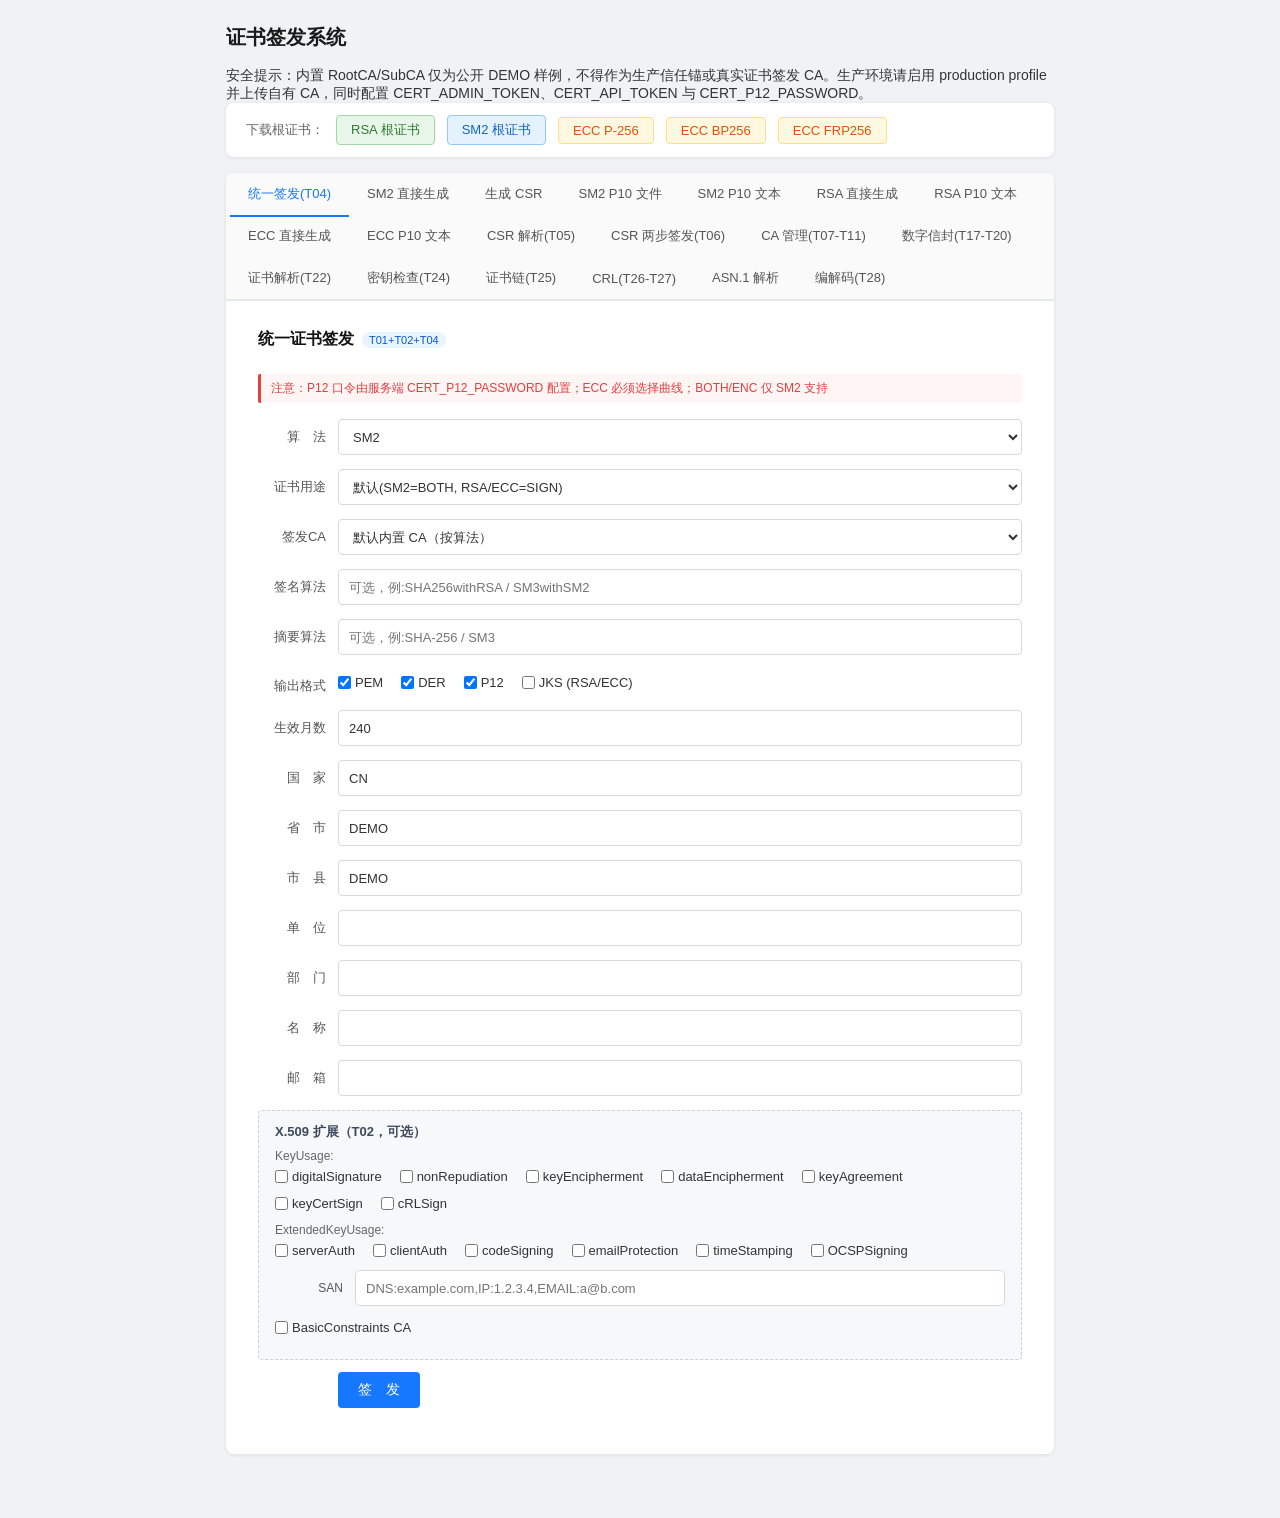
==== commit 9223b2f2: "init: 初始提交" ====
--- a/web/admin/cert-standalone.html
+++ b/web/admin/cert-standalone.html
@@ -339,6 +339,10 @@
 <div class="page-wrapper">
     <div class="page-header">
         <h1>证书签发系统</h1>
+    </div>
+
+    <div class="demo-warning">
+        安全提示：内置 RootCA/SubCA 仅为公开 DEMO 样例，不得作为生产信任锚或真实证书签发 CA。生产环境请启用 production profile 并上传自有 CA，同时配置 CERT_ADMIN_TOKEN、CERT_API_TOKEN 与 CERT_P12_PASSWORD。
     </div>
 
     <!-- CA Download Bar -->
@@ -378,7 +382,7 @@
         <!-- ── Tab 0: T04 统一签发 ─────────────────────────── -->
         <div class="tab-pane active" id="tab-unified">
             <div class="pane-title">统一证书签发 <span class="badge">T01+T02+T04</span></div>
-            <div class="form-hint">注意：P12 口令为字符串 12345678；ECC 必须选择曲线；BOTH/ENC 仅 SM2 支持</div>
+            <div class="form-hint">注意：P12 口令由服务端 CERT_P12_PASSWORD 配置；ECC 必须选择曲线；BOTH/ENC 仅 SM2 支持</div>
             <form id="form-unified" autocomplete="off">
                 <div class="form-row">
                     <label class="form-label">算　法</label>
@@ -433,8 +437,8 @@
                     <input class="form-control" name="certValidMonth" type="number" min="1" max="360" value="240">
                 </div>
                 <div class="form-row"><label class="form-label">国　家</label><input class="form-control" name="dn_c" value="CN" required></div>
-                <div class="form-row"><label class="form-label">省　市</label><input class="form-control" name="dn_st" value="hunan" required></div>
-                <div class="form-row"><label class="form-label">市　县</label><input class="form-control" name="dn_l" value="changsha" required></div>
+                <div class="form-row"><label class="form-label">省　市</label><input class="form-control" name="dn_st" value="DEMO" required></div>
+                <div class="form-row"><label class="form-label">市　县</label><input class="form-control" name="dn_l" value="DEMO" required></div>
                 <div class="form-row"><label class="form-label">单　位</label><input class="form-control" name="dn_o" required></div>
                 <div class="form-row"><label class="form-label">部　门</label><input class="form-control" name="dn_ou" required></div>
                 <div class="form-row"><label class="form-label">名　称</label><input class="form-control" name="dn_cn" required></div>
@@ -480,7 +484,7 @@
         <!-- ── Tab 1: SM2 直接生成 P12 ─────────────────────── -->
         <div class="tab-pane" id="tab-sm2-p12">
             <div class="pane-title">SM2 用户证书签发 <span class="badge">服务端生成密钥</span></div>
-            <div class="form-hint">注意：P12 口令为字符串 12345678</div>
+            <div class="form-hint">注意：P12 口令由服务端 CERT_P12_PASSWORD 配置</div>
             <form id="form-sm2-p12" autocomplete="off">
                 <div class="form-row">
                     <label class="form-label">生效月数</label>
@@ -492,11 +496,11 @@
                 </div>
                 <div class="form-row">
                     <label class="form-label">省　市</label>
-                    <input class="form-control" name="dn_st" placeholder="DN_ST" value="hunan" required>
+                    <input class="form-control" name="dn_st" placeholder="DN_ST" value="DEMO" required>
                 </div>
                 <div class="form-row">
                     <label class="form-label">市　县</label>
-                    <input class="form-control" name="dn_l" placeholder="DN_L" value="changsha" required>
+                    <input class="form-control" name="dn_l" placeholder="DN_L" value="DEMO" required>
                 </div>
                 <div class="form-row">
                     <label class="form-label">地　址</label>
@@ -536,11 +540,11 @@
                 </div>
                 <div class="form-row">
                     <label class="form-label">省　市</label>
-                    <input class="form-control" name="dn_st" placeholder="DN_ST" value="hunan" required>
+                    <input class="form-control" name="dn_st" placeholder="DN_ST" value="DEMO" required>
                 </div>
                 <div class="form-row">
                     <label class="form-label">市　县</label>
-                    <input class="form-control" name="dn_l" placeholder="DN_L" value="changsha" required>
+                    <input class="form-control" name="dn_l" placeholder="DN_L" value="DEMO" required>
                 </div>
                 <div class="form-row">
                     <label class="form-label">地　址</label>
@@ -572,7 +576,7 @@
         <!-- ── Tab 2: SM2 P10 文件 ───────────────────────── -->
         <div class="tab-pane" id="tab-sm2-p10f">
             <div class="pane-title">SM2 P10 文件上传 <span class="badge">CSR 签发</span></div>
-            <div class="form-hint">注意：P12 口令为字符串 12345678</div>
+            <div class="form-hint">注意：P12 口令由服务端 CERT_P12_PASSWORD 配置</div>
             <div class="upload-area" id="upload-sm2-p10f-area">
                 <input type="file" id="upload-sm2-p10f-input" accept=".pem,.p10,.csr,.cer,.txt">
                 <div class="upload-icon">📄</div>
@@ -586,7 +590,7 @@
         <!-- ── Tab 3: SM2 P10 文本 ───────────────────────── -->
         <div class="tab-pane" id="tab-sm2-p10s">
             <div class="pane-title">SM2 P10 文本签发 <span class="badge">CSR 签发</span></div>
-            <div class="form-hint">注意：P12 口令为字符串 12345678</div>
+            <div class="form-hint">注意：P12 口令由服务端 CERT_P12_PASSWORD 配置</div>
             <form id="form-sm2-p10s" autocomplete="off">
                 <div class="form-row" style="align-items:flex-start">
                     <label class="form-label" style="padding-top:8px">P10 内容</label>
@@ -602,7 +606,7 @@
         <!-- ── Tab 4: RSA 直接生成 P12 ─────────────────────── -->
         <div class="tab-pane" id="tab-rsa-p12">
             <div class="pane-title">RSA 用户证书签发 <span class="badge">服务端生成密钥</span></div>
-            <div class="form-hint">注意：P12 口令为字符串 12345678</div>
+            <div class="form-hint">注意：P12 口令由服务端 CERT_P12_PASSWORD 配置</div>
             <form id="form-rsa-p12" autocomplete="off">
                 <div class="form-row">
                     <label class="form-label">生效月数</label>
@@ -614,11 +618,11 @@
                 </div>
                 <div class="form-row">
                     <label class="form-label">省　市</label>
-                    <input class="form-control" name="dn_st" placeholder="DN_ST" value="hunan" required>
+                    <input class="form-control" name="dn_st" placeholder="DN_ST" value="DEMO" required>
                 </div>
                 <div class="form-row">
                     <label class="form-label">市　县</label>
-                    <input class="form-control" name="dn_l" placeholder="DN_L" value="changsha" required>
+                    <input class="form-control" name="dn_l" placeholder="DN_L" value="DEMO" required>
                 </div>
                 <div class="form-row">
                     <label class="form-label">地　址</label>
@@ -650,7 +654,7 @@
         <!-- ── Tab 5: RSA P10 文本 ───────────────────────── -->
         <div class="tab-pane" id="tab-rsa-p10s">
             <div class="pane-title">RSA P10 文本签发 <span class="badge">CSR 签发</span></div>
-            <div class="form-hint">注意：P12 口令为字符串 12345678</div>
+            <div class="form-hint">注意：P12 口令由服务端 CERT_P12_PASSWORD 配置</div>
             <form id="form-rsa-p10s" autocomplete="off">
                 <div class="form-row" style="align-items:flex-start">
                     <label class="form-label" style="padding-top:8px">P10 内容</label>
@@ -666,7 +670,7 @@
         <!-- ── Tab 6: ECC 直接生成 P12 ─────────────────────── -->
         <div class="tab-pane" id="tab-ecc-p12">
             <div class="pane-title">ECC 用户证书签发 <span class="badge">服务端生成密钥</span></div>
-            <div class="form-hint">注意：P12 口令为字符串 12345678</div>
+            <div class="form-hint">注意：P12 口令由服务端 CERT_P12_PASSWORD 配置</div>
             <form id="form-ecc-p12" autocomplete="off">
                 <div class="form-row">
                     <label class="form-label">曲　线</label>
@@ -686,11 +690,11 @@
                 </div>
                 <div class="form-row">
                     <label class="form-label">省　市</label>
-                    <input class="form-control" name="dn_st" placeholder="DN_ST" value="hunan" required>
+                    <input class="form-control" name="dn_st" placeholder="DN_ST" value="DEMO" required>
                 </div>
                 <div class="form-row">
                     <label class="form-label">市　县</label>
-                    <input class="form-control" name="dn_l" placeholder="DN_L" value="changsha" required>
+                    <input class="form-control" name="dn_l" placeholder="DN_L" value="DEMO" required>
                 </div>
                 <div class="form-row">
                     <label class="form-label">地　址</label>
@@ -722,7 +726,7 @@
         <!-- ── Tab 7: ECC P10 文本 ───────────────────────── -->
         <div class="tab-pane" id="tab-ecc-p10s">
             <div class="pane-title">ECC P10 文本签发 <span class="badge">CSR 签发</span></div>
-            <div class="form-hint">注意：P12 口令为字符串 12345678</div>
+            <div class="form-hint">注意：P12 口令由服务端 CERT_P12_PASSWORD 配置</div>
             <form id="form-ecc-p10s" autocomplete="off">
                 <div class="form-row">
                     <label class="form-label">曲　线</label>
@@ -764,7 +768,14 @@
             <form id="form-csr-sign" autocomplete="off">
                 <div class="form-row" style="align-items:flex-start">
                     <label class="form-label" style="padding-top:8px">CSR</label>
-                    <textarea class="form-control" name="csrContent" placeholder="粘贴 PKCS#10 CSR" required></textarea>
+                    <textarea class="form-control" name="csrContent" placeholder="粘贴 PKCS#10 CSR，或选择下方 CSR 文件自动填入" required></textarea>
+                </div>
+                <div class="form-row">
+                    <label class="form-label">CSR文件</label>
+                    <div style="flex:1">
+                        <input class="form-control" id="csr-sign-file" type="file" accept=".csr,.p10,.pem,.der,.req,.txt,application/pkcs10">
+                        <div id="csrSignFileStatus" style="font-size:12px;color:#666;margin-top:6px">支持 PEM 或 DER CSR 文件；读取后仍可手动编辑 CSR 内容。</div>
+                    </div>
                 </div>
                 <div class="form-row">
                     <label class="form-label">算　法</label>
@@ -838,6 +849,7 @@
             <div class="form-row">
                 <label class="form-label">Admin Token</label>
                 <input class="form-control" id="admin-token" type="password" placeholder="X-Admin-Token（环境变量 CERT_ADMIN_TOKEN）">
+                <input class="form-control" id="api-token" type="password" placeholder="X-API-Token（环境变量 CERT_API_TOKEN；管理 token 也可用于业务接口）" style="margin-top:8px">
             </div>
 
             <div class="ext-panel">
@@ -1127,12 +1139,23 @@
 
     /* ── Trigger download ──────────────────────────────── */
     function triggerDownload(url) {
-        var a = document.createElement('a');
-        a.href = url;
-        a.download = '';
-        document.body.appendChild(a);
-        a.click();
-        document.body.removeChild(a);
+        fetch(url, { headers: authHeaders(false) })
+            .then(function (res) {
+                if (!res.ok) return res.text().then(function (text) { throw new Error(text || ('HTTP ' + res.status)); });
+                var filename = filenameFromDisposition(res.headers.get('Content-Disposition'), 'download.zip');
+                return res.blob().then(function (blob) { return { blob: blob, filename: filename }; });
+            })
+            .then(function (download) {
+                var objectUrl = URL.createObjectURL(download.blob);
+                var a = document.createElement('a');
+                a.href = objectUrl;
+                a.download = download.filename;
+                document.body.appendChild(a);
+                a.click();
+                document.body.removeChild(a);
+                URL.revokeObjectURL(objectUrl);
+            })
+            .catch(function (err) { toast('下载失败：' + err.message, 'error'); });
     }
 
     /* ── Collect form data as plain object ─────────────── */
@@ -1153,7 +1176,7 @@
         setLoading(btn, true);
         fetch(url, {
             method: 'POST',
-            headers: { 'Content-Type': 'application/json' },
+            headers: authHeaders(true),
             body: JSON.stringify(payload)
         })
         .then(function (res) { return res.json(); })
@@ -1185,7 +1208,7 @@
         setLoading(btn, true);
         fetch(url, {
             method: 'POST',
-            headers: { 'Content-Type': 'application/json' },
+            headers: authHeaders(true),
             body: JSON.stringify(payload)
         })
         .then(function (res) {
@@ -1219,7 +1242,7 @@
     /* ── POST FormData (file upload) ───────────────────── */
     function postFormData(url, formData, btn, onSuccess) {
         setLoading(btn, true);
-        fetch(url, { method: 'POST', body: formData })
+        fetch(url, { method: 'POST', headers: authHeaders(false), body: formData })
         .then(function (res) { return res.json(); })
         .then(function (result) {
             if (result.success) {
@@ -1404,7 +1427,7 @@
         var curve = f.curve || 'prime256v1';
 
         var payload = {
-            certValidMonth: f.certValidMonth ? parseInt(f.certValidMonth, 10) : null,
+            certValidMonth: typeof f.certValidMonth === 'number' && !isNaN(f.certValidMonth) ? f.certValidMonth : null,
             dn_c: f.dn_c, dn_st: f.dn_st, dn_l: f.dn_l,
             dn_o: f.dn_o, dn_ou: f.dn_ou, dn_cn: f.dn_cn, dn_email: f.dn_email,
             algorithm: algo,
@@ -1449,9 +1472,108 @@
     ════════════════════════════════════════════════════ */
     var csrSignAlgo = document.getElementById('csrsign-algo');
     var csrSignCurveRow = document.getElementById('csrsign-curve-row');
+    var csrSignForm = document.getElementById('form-csr-sign');
+    var csrSignInput = csrSignForm.querySelector('textarea[name=csrContent]');
+    var csrSignFile = document.getElementById('csr-sign-file');
+    var csrSignFileStatus = document.getElementById('csrSignFileStatus');
+    var csrPreviewState = { csrContent: null, detectedAlgorithm: null, curve: null };
+    var maxCsrFileSize = 1024 * 1024;
+
     csrSignAlgo.addEventListener('change', function () {
         csrSignCurveRow.style.display = csrSignAlgo.value === 'ECC' ? 'flex' : 'none';
     });
+
+    function clearCsrPreviewState() {
+        csrPreviewState = { csrContent: null, detectedAlgorithm: null, curve: null };
+        var box = document.getElementById('csrPreviewBox');
+        box.style.display = 'none';
+        box.textContent = '';
+    }
+
+    function saveCsrPreviewState(payload, result) {
+        csrPreviewState = {
+            csrContent: payload.csrContent,
+            detectedAlgorithm: result.data && result.data.detectedAlgorithm ? result.data.detectedAlgorithm : null,
+            curve: resolveCsrCurve(result.data && result.data.publicKeyParam)
+        };
+    }
+
+    function resolveCsrCurve(publicKeyParam) {
+        if (!publicKeyParam) return null;
+        if (publicKeyParam.indexOf('prime256v1') >= 0 ||
+            publicKeyParam.indexOf('secp256r1') >= 0 ||
+            publicKeyParam.indexOf('1.2.840.10045.3.1.7') >= 0) return 'prime256v1';
+        if (publicKeyParam.indexOf('brainpoolP256r1') >= 0 ||
+            publicKeyParam.indexOf('1.3.36.3.3.2.8.1.1.7') >= 0) return 'brainpoolP256r1';
+        if (publicKeyParam.indexOf('FRP256v1') >= 0 ||
+            publicKeyParam.indexOf('1.2.250.1.223.101.256.1') >= 0) return 'FRP256v1';
+        return null;
+    }
+
+    function looksLikeCsrPem(text) {
+        return text.indexOf('-----BEGIN CERTIFICATE REQUEST-----') >= 0 ||
+            text.indexOf('-----BEGIN NEW CERTIFICATE REQUEST-----') >= 0;
+    }
+
+    function arrayBufferToBase64(buffer) {
+        var bytes = new Uint8Array(buffer);
+        var binary = '';
+        var chunkSize = 0x8000;
+        for (var i = 0; i < bytes.length; i += chunkSize) {
+            var chunk = bytes.subarray(i, i + chunkSize);
+            binary += String.fromCharCode.apply(null, chunk);
+        }
+        return btoa(binary);
+    }
+
+    function requestJson(url, payload) {
+        return fetch(url, {
+            method: 'POST',
+            headers: authHeaders(true),
+            body: JSON.stringify(payload)
+        })
+        .then(function (res) { return res.json(); })
+        .then(function (result) {
+            if (!result.success) throw new Error(result.msg || '操作失败');
+            return result;
+        });
+    }
+
+    function resolveCsrSignAlgorithm(payload) {
+        if (payload.algorithm) return Promise.resolve(payload.algorithm);
+        if (csrPreviewState.csrContent === payload.csrContent && csrPreviewState.detectedAlgorithm) {
+            return Promise.resolve(csrPreviewState.detectedAlgorithm);
+        }
+        return requestJson('/api/v2/cert/csr/preview', payload).then(function (result) {
+            saveCsrPreviewState(payload, result);
+            if (!csrPreviewState.detectedAlgorithm) throw new Error('无法自动检测 CSR 算法');
+            return csrPreviewState.detectedAlgorithm;
+        });
+    }
+
+    function handleCsrFile(file) {
+        if (!file) return;
+        if (file.size > maxCsrFileSize) {
+            csrSignFile.value = '';
+            csrSignFileStatus.textContent = 'CSR 文件不能超过 1MB';
+            toast('CSR 文件不能超过 1MB', 'error');
+            return;
+        }
+        var reader = new FileReader();
+        reader.onload = function () {
+            var buffer = reader.result;
+            var text = new TextDecoder('utf-8').decode(buffer);
+            var isPem = looksLikeCsrPem(text);
+            csrSignInput.value = isPem ? text.trim() : arrayBufferToBase64(buffer);
+            clearCsrPreviewState();
+            csrSignFileStatus.textContent = '已读取：' + file.name + '（' + (isPem ? 'PEM' : 'DER/base64') + '）';
+            toast('CSR 文件已读取，请预览或签发', 'success');
+        };
+        reader.onerror = function () {
+            toast('读取 CSR 文件失败', 'error');
+        };
+        reader.readAsArrayBuffer(file);
+    }
 
     function buildCsrSignPayload(form) {
         var f = formToObject(form);
@@ -1459,7 +1581,7 @@
             csrContent: f.csrContent,
             algorithm: f.algorithm || null,
             curve: f.curve || null,
-            certValidMonth: f.certValidMonth ? parseInt(f.certValidMonth, 10) : null,
+            certValidMonth: typeof f.certValidMonth === 'number' && !isNaN(f.certValidMonth) ? f.certValidMonth : null,
             keyUsages: collectChecked(form, 'csku_'),
             extendedKeyUsages: collectChecked(form, 'cseku_'),
             subjectAltNames: parseSans(f.sans),
@@ -1467,39 +1589,85 @@
         };
     }
 
+    csrSignFile.addEventListener('change', function () {
+        handleCsrFile(this.files && this.files[0]);
+    });
+
+    csrSignInput.addEventListener('input', function () {
+        clearCsrPreviewState();
+    });
+
+    csrSignForm.addEventListener('change', function (event) {
+        if (event.target !== csrSignFile) clearCsrPreviewState();
+    });
+
     document.getElementById('btn-csr-preview').addEventListener('click', function () {
         var btn = this;
-        var form = document.getElementById('form-csr-sign');
-        var payload = buildCsrSignPayload(form);
+        var payload = buildCsrSignPayload(csrSignForm);
         if (!payload.csrContent) { toast('请输入 CSR', 'error'); return; }
-        postJson('/api/v2/cert/csr/preview', payload, btn, function (result) {
-            var box = document.getElementById('csrPreviewBox');
-            box.style.display = 'block';
-            box.textContent = JSON.stringify(result.data, null, 2);
-        });
-    });
-
-    document.getElementById('form-csr-sign').addEventListener('submit', function (e) {
+        setLoading(btn, true);
+        requestJson('/api/v2/cert/csr/preview', payload)
+            .then(function (result) {
+                saveCsrPreviewState(payload, result);
+                var box = document.getElementById('csrPreviewBox');
+                box.style.display = 'block';
+                box.textContent = JSON.stringify(result.data, null, 2);
+                toast('预览成功', 'success');
+            })
+            .catch(function (err) {
+                toast(err.message || '操作失败', 'error');
+            })
+            .finally(function () {
+                setLoading(btn, false);
+            });
+    });
+
+    csrSignForm.addEventListener('submit', function (e) {
         e.preventDefault();
         var btn = document.getElementById('btn-csr-sign');
         var payload = buildCsrSignPayload(this);
-        postJson('/api/v2/cert/csr/sign', payload, btn, function (result) {
-            var cn = result.data;
-            var algo = payload.algorithm || 'SM2';
-            var path = '/api/v2/cert/download/' + algo + '/' + encodeURIComponent(cn);
-            if (algo === 'ECC') path += '?curve=' + encodeURIComponent(payload.curve || 'prime256v1');
-            triggerDownload(path);
-        });
+        var explicitAlgorithm = !!payload.algorithm;
+        if (!payload.csrContent) { toast('请输入 CSR', 'error'); return; }
+        setLoading(btn, true);
+        resolveCsrSignAlgorithm(payload)
+            .then(function (algo) {
+                if (!explicitAlgorithm && algo === 'ECC' && csrPreviewState.curve) payload.curve = csrPreviewState.curve;
+                payload.algorithm = algo;
+                return requestJson('/api/v2/cert/csr/sign', payload).then(function (result) {
+                    var cn = result.data;
+                    var path = '/api/v2/cert/download/' + algo + '/' + encodeURIComponent(cn);
+                    if (algo === 'ECC') path += '?curve=' + encodeURIComponent(payload.curve || 'prime256v1');
+                    toast('签发成功，正在下载…', 'success');
+                    triggerDownload(path);
+                });
+            })
+            .catch(function (err) {
+                toast(err.message || '操作失败', 'error');
+            })
+            .finally(function () {
+                setLoading(btn, false);
+            });
     });
 
     /* ════════════════════════════════════════════════════
        Iteration 2/4/5 — Shared helpers
     ════════════════════════════════════════════════════ */
     var adminTokenInput = document.getElementById('admin-token');
+    var apiTokenInput = document.getElementById('api-token');
+
+    function authHeaders(withJson) {
+        var h = {};
+        if (withJson) h['Content-Type'] = 'application/json';
+        var adminTok = adminTokenInput && adminTokenInput.value ? adminTokenInput.value : '';
+        var apiTok = apiTokenInput && apiTokenInput.value ? apiTokenInput.value : '';
+        if (adminTok) h['X-Admin-Token'] = adminTok;
+        if (apiTok) h['X-API-Token'] = apiTok;
+        return h;
+    }
+
     function adminHeaders() {
-        var h = { 'Content-Type': 'application/json' };
-        var tok = adminTokenInput && adminTokenInput.value ? adminTokenInput.value : '';
-        if (tok) h['X-Admin-Token'] = tok;
+        var h = authHeaders(true);
+        delete h['X-API-Token'];
         return h;
     }
 
@@ -1521,6 +1689,13 @@
             .catch(function (err) { toast('请求失败：' + err.message, 'error'); })
             .finally(function () { setLoading(btn, false); });
     }
+
+    document.querySelectorAll('.ca-link').forEach(function (link) {
+        link.addEventListener('click', function (event) {
+            event.preventDefault();
+            triggerDownload(link.getAttribute('href'));
+        });
+    });
 
     /* ════════════════════════════════════════════════════
        Tab 10 — CA 管理 (T07-T11)
@@ -1613,7 +1788,7 @@
         if (!plain || !cert) { toast('明文与证书均不能为空', 'error'); return; }
         var b64 = (enc === 'base64') ? plain.trim() : toBase64Utf8(plain);
         fetchJson('/api/v2/envelope/encrypt', {
-            method: 'POST', headers: { 'Content-Type': 'application/json' },
+            method: 'POST', headers: authHeaders(true),
             body: JSON.stringify({ plainBase64: b64, recipientCert: cert })
         }, btn, function (result) {
             showJson('env-result', '信封 base64:\n' + result.data);
@@ -1631,7 +1806,7 @@
         };
         if (!payload.envelopeBase64) { toast('信封 base64 不能为空', 'error'); return; }
         fetchJson('/api/v2/envelope/decrypt', {
-            method: 'POST', headers: { 'Content-Type': 'application/json' },
+            method: 'POST', headers: authHeaders(true),
             body: JSON.stringify(payload)
         }, btn, function (result) {
             var plain;
@@ -1678,7 +1853,7 @@
         };
         if (!payload.privateKeyPem) { toast('请输入私钥 PEM', 'error'); return; }
         fetchJson('/api/v2/inspect/key', {
-            method: 'POST', headers: { 'Content-Type': 'application/json' },
+            method: 'POST', headers: authHeaders(true),
             body: JSON.stringify(payload)
         }, btn, function (result) {
             showJson('key-inspect-result', result.data);
@@ -1709,7 +1884,7 @@
         var anchors = splitPemBlocks(document.getElementById('chain-anchors').value);
         if (!chain.length) { toast('证书链不能为空', 'error'); return; }
         fetchJson('/api/v2/inspect/chain', {
-            method: 'POST', headers: { 'Content-Type': 'application/json' },
+            method: 'POST', headers: authHeaders(true),
             body: JSON.stringify({ chain: chain, trustAnchors: anchors.length ? anchors : null })
         }, btn, function (result) {
             showJson('chain-result', result.data);
@@ -1734,7 +1909,7 @@
         try { revoked = JSON.parse(raw); }
         catch (e) { toast('revoked 不是合法 JSON', 'error'); return; }
         fetchJson('/api/v2/crl/generate', {
-            method: 'POST', headers: { 'Content-Type': 'application/json' },
+            method: 'POST', headers: authHeaders(true),
             body: JSON.stringify({ caId: caId, validDays: validDays, revoked: revoked })
         }, btn, function (result) {
             showJson('crl-result', 'CRL base64:\n' + result.data);
@@ -1779,7 +1954,7 @@
             inputEncoding: document.getElementById('tool-input-encoding').value
         };
         fetchJson('/api/v2/tools/' + type, {
-            method: 'POST', headers: { 'Content-Type': 'application/json' },
+            method: 'POST', headers: authHeaders(true),
             body: JSON.stringify(payload)
         }, btn, function (result) { showJson('tool-result', result.data); });
     });
